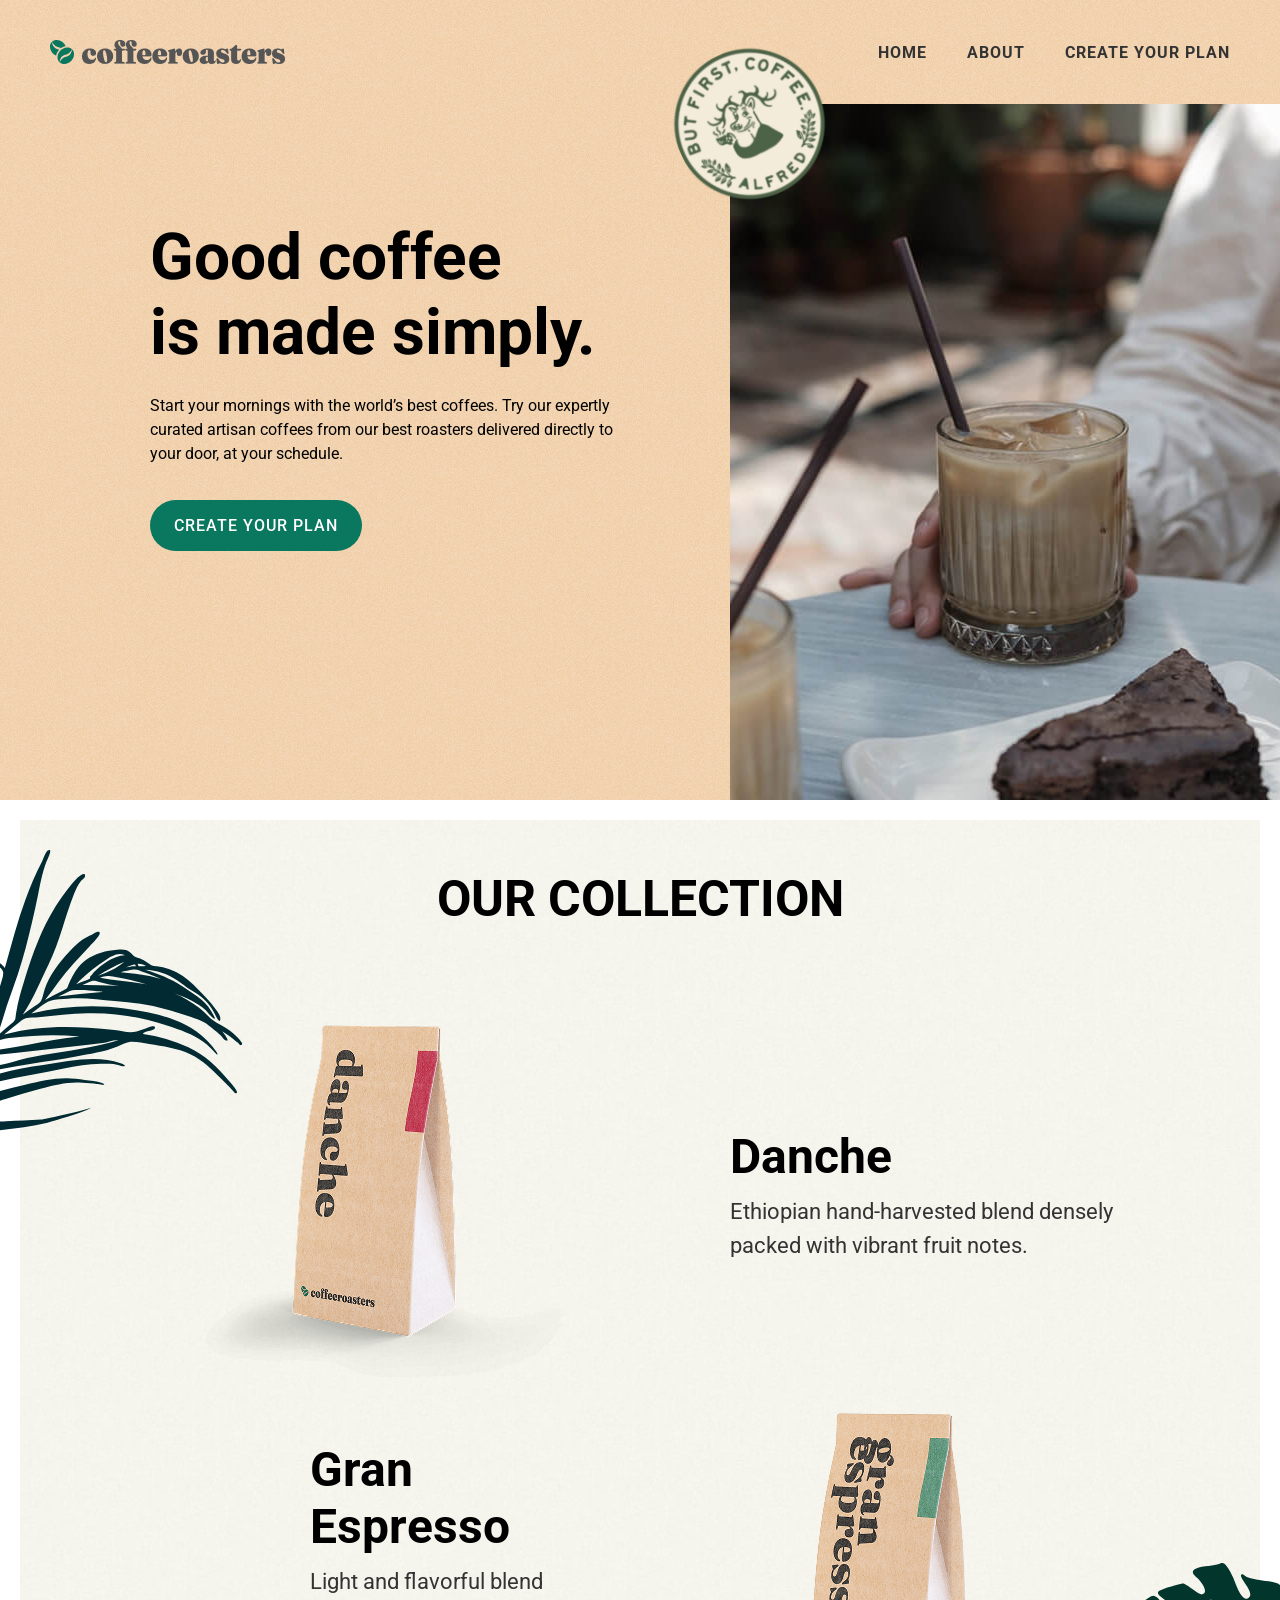
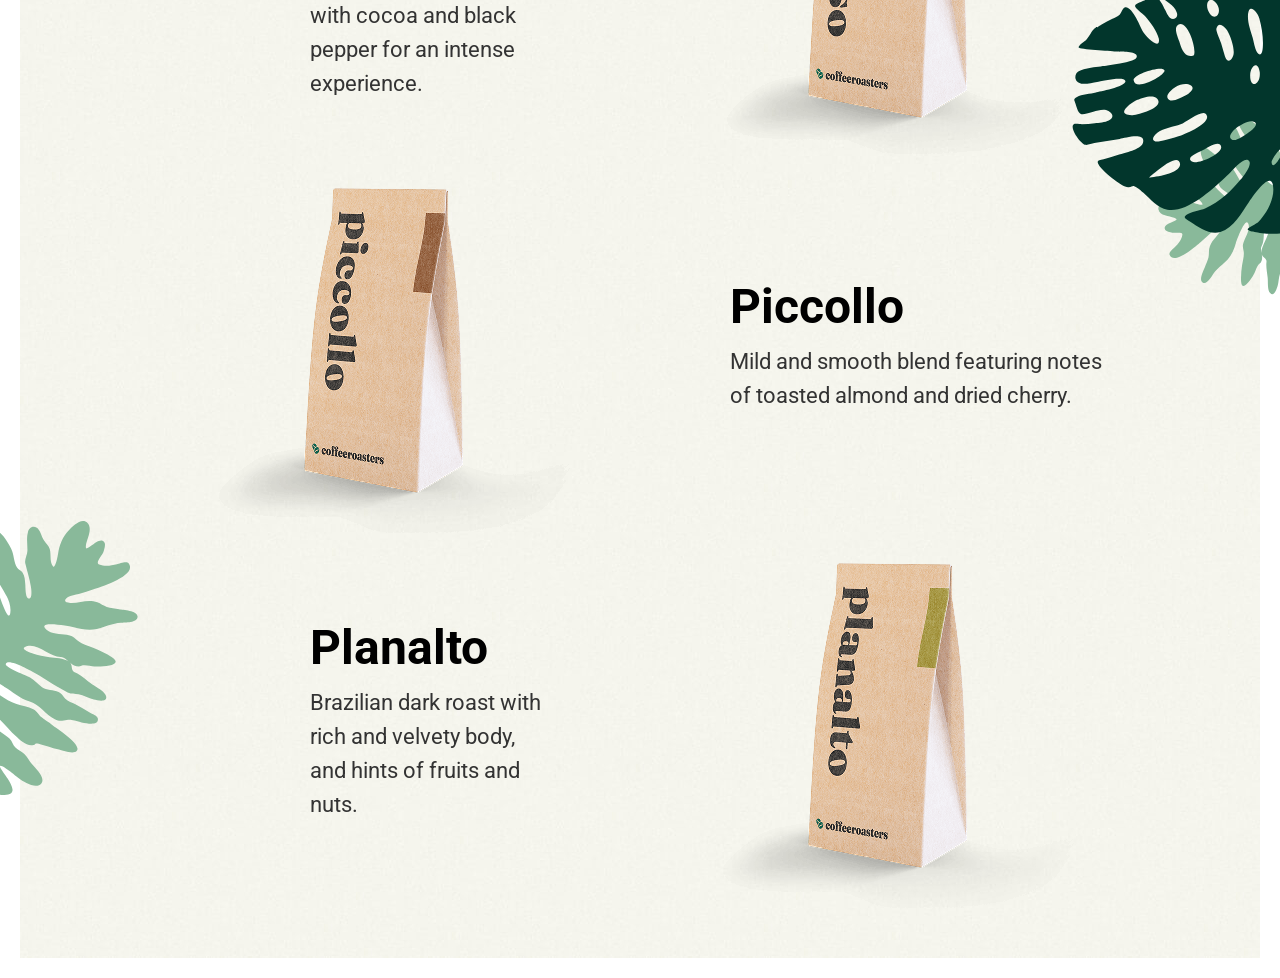
==== index.html @ 3723e58f "Decorative background images added" ====
<!DOCTYPE html>
<html lang="en">

<head>
  <meta charset="UTF-8">
  <meta http-equiv="X-UA-Compatible" content="IE=edge">
  <meta name="viewport" content="width=device-width, initial-scale=1.0">
  <title>CoffeeRoasters</title>

  <!-- Styles -->
  <link rel="stylesheet" href="css/normalize.css">
  <link rel="stylesheet" href="css/styles.css">
  <!-- Favicon -->
  <link rel="icon" href="images/favicon.png">

</head>

<body>
  <div class="site-header-hero-wrapper">
    <!-- SITE HEADER -->
    <div class="site-header">
      <div class="container site-header-container">
        <!-- LOGO -->
        <a href="index.html" class="site-header-logo-link">
          <img class="site-header-logo-img" src="images/logo.png" alt="CoffeeRoasters logo" width="235" height="24">
        </a>

        <!-- SITENAV -->
        <nav class="sitenav">
          <ul class="sitenav__list">
            <li class="sitenav__item"><a class="sitenav__link" href="#">Home</a></li>
            <li class="sitenav__item"><a class="sitenav__link" href="#">About</a></li>
            <li class="sitenav__item"><a class="sitenav__link" href="#">Create your plan</a></li>
          </ul>
        </nav>
      </div>
    </div>

    <!-- HERO -->

    <div class="hero">
      <div class="container hero-container">
        <!-- Hero info -->
        <div class="hero-info-wrapper">
          <h1 class="hero-title">
            Good coffee <br>
            is made simply.
          </h1>
          <p class="hero-text">
            Start your mornings with the world’s best coffees. Try our expertly curated artisan coffees from our best
            roasters delivered directly to your door, at your schedule.
          </p>
          <a class="button button-green" href="#">Create your plan</a>
        </div>

        <!-- Hero image -->
        <div class="hero-image">
          <img class="hero-img hero-image-index" src="images/hero-img.jpg" alt="Coffee and cake being served"
            width="710" height="696" srcset="images/hero-img.jpg 1x, images/hero-img@2x.jpg 2x">
          <img class="hero-badge" src="images/hero-badge.svg" alt="Hero badge" width="160" height="160">
        </div>
      </div>
    </div>
  </div>


  <!-- MAIN CONTENT -->
  <main class="main-content">
    <!-- INDEX COLLECTION -->
    <section class="index-collection">
      <div class="container index-collection-container">
        <img src="images/index-collection/leaves-left.svg" alt="leaves-left" class="leaves-left">
        <img src="images/index-collection/leaves-left-light.svg" alt="leaves-left-light" class="leaves-left-light">
        <img src="images/index-collection/leaves-right-mix.svg" alt="leaves-left" class="right-mix">
        <div class="index-collection-inner">
          <h2 class="index-collection-heading">OUR COLLECTION</h2>
          <ul class="index-collection-list">
            <li class="index-collection-item">
              <img class="index-collection-img" src="images/index-collection/danche.png" srcset="images/index-collection/danche.png 1x, images/index-collection/danche@2x.png 2x" alt="Danche" width="450" height="375">
              <div class="index-collection-info">
                <h3 class="index-collection-title">Danche</h3>
                <p class="index-collection-text">Ethiopian hand-harvested blend densely packed with vibrant fruit notes.
                </p>
              </div>
            </li>
            <li class="index-collection-item">
              <img class="index-collection-img" src="images/index-collection/gran_espresso.png" srcset="images/index-collection/gran_espresso.png 1x, images/index-collection/gran_espresso@2x.png 2x" alt="Gran Espresso" width="450" height="375">
              <div class="index-collection-info">
                <h3 class="index-collection-title">Gran Espresso</h3>
                <p class="index-collection-text">Light and flavorful blend with cocoa and black pepper for an intense
                  experience.</p>
              </div>
            </li>
            <li class="index-collection-item">
              <img class="index-collection-img" src="images/index-collection/piccollo.png" srcset="images/index-collection/piccollo.png 1x, images/index-collection/piccollo@2x.png 2x" alt="Piccollo" width="450" height="375">
              <div class="index-collection-info">
                <h3 class="index-collection-title">Piccollo</h3>
                <p class="index-collection-text">Mild and smooth blend featuring notes of toasted almond and dried cherry.
                </p>
              </div>
            </li>
            <li class="index-collection-item">
              <img class="index-collection-img" src="images/index-collection/planalto.png" srcset="images/index-collection/planalto.png 1x, images/index-collection/planalto@2x.png 2x" alt="Planalto" width="450" height="375">
              <div class="index-collection-info">
                <h3 class="index-collection-title">Planalto</h3>
                <p class="index-collection-text">Brazilian dark roast with rich and velvety body, and hints of fruits and
                  nuts.</p>
              </div>
            </li>
          </ul>
        </div>
      </div>
    </section>


  </main>
  <script src="js/main.js"></script>
</body>

</html>
---- css/styles.css ----
/* Fonts */
@font-face {
	font-family: "Roboto";
	src:
		url("../fonts/Roboto-Regular.woff2") format("woff2"),
		url("../fonts/Roboto-Regular.woff") format("woff");
	font-weight: normal;
	font-style: normal;
	font-display: swap;
}

@font-face {
	font-family: "Roboto";
	src:
		url("../fonts/Roboto-Bold.woff2") format("woff2"),
		url("../fonts/Roboto-Bold.woff") format("woff");
	font-weight: bold;
	font-style: normal;
	font-display: swap;
}

@font-face {
	font-family: "Roboto";
	src:
		url("../fonts/Roboto-Medium.woff2") format("woff2"),
		url("../fonts/Roboto-Medium.woff") format("woff");
	font-weight: 500;
	font-style: normal;
	font-display: swap;
}

/* CUSTOM PROPS */

:root {
	--text-color: #333;
	--accent-color: #0a775f;

	--accent-color-80: rgba(10, 119, 95, 0.8);
	--accent-color-60: rgba(10, 119, 95, 0.6);

	--accent-color-light-brown: #c99b67;
	--accent-color-light-brown-80: rgba(201, 155, 103, 80%);
	--accent-color-light-brown-60: rgba(201, 155, 103, 60%);
	--outline-color: var(--accent-color);

	--light-brown: #f3d7b7;
	--light-bg: #f8f8f2;
}

/* GLOBAL STYLES */
html {
	box-sizing: border-box;
	height: 100%;
	scroll-behavior: smooth;
}

*,
*::before,
*::after {
	box-sizing: inherit;
}

*:focus {
	outline: 2px dashed var(--outline-color);
	outline-offset: 3px;
}

body {
	display: flex;
	flex-direction: column;
	height: 100%;
	margin: 0;
	padding: 0;
	font-family: "Roboto", Arial, sans-serif;
	font-size: 16px;
	line-height: 1.75;
	background-color: #fff;
	color: var(--text-color);
}

img {
	max-width: 100%;
	height: auto;
}

/* BUTTON */

.button {
	display: inline-block;
	padding: 16px 24px;
	text-decoration: none;
	text-transform: uppercase;
	font-weight: 500;
	line-height: normal;
	letter-spacing: 1px;
	border: 0;
	border-radius: 100px;
	cursor: pointer;
	white-space: nowrap;
}

.button-green {
	color: #fff;
	background-color: var(--accent-color);
}

.button:hover {
	background-color: var(--accent-color-80);
}

.button:active {
	background-color: var(--accent-color-60);
}

.button-brown {
	color: #fff;
	background-color: var(--accent-color-light-brown);
}

.button-brown:hover {
	background-color: var(--accent-color-light-brown-80);
}

.button-brown:active {
	background-color: var(--accent-color-light-brown-60);
}

.button-brown:focus {
	outline-color: var(--accent-color-light-brown);
}

/* VISUALLY-HIDDEN */
.visually-hidden {
	clip: rect(0 0 0 0);
	clip-path: inset(50%);
	height: 1px;
	overflow: hidden;
	position: absolute;
	white-space: nowrap;
	width: 1px;
}

/* AUTOFILL COLORS
input:-webkit-autofill,
input:-webkit-autofill:hover,
input:-webkit-autofill:focus,
textarea:-webkit-autofill,
textarea:-webkit-autofill:hover,
textarea:-webkit-autofill:focus,
select:-webkit-autofill,
select:-webkit-autofill:hover,
select:-webkit-autofill:focus {
  border-color: transparent;
  -webkit-text-fill-color: inherit;
  -webkit-box-shadow: 0 0 0px 1000px #fff inset;
  transition: background-color 5000s ease-in-out 0s;
}  */

/* PLACEHOLDER COLOR
::-webkit-input-placeholder,
::-moz-placeholder,
:-ms-input-placeholder,
:-moz-placeholder {
  color: rgba(52, 49, 61, 0.5);
}  */

/* CONTAINER */

.container {
	width: 100%;
	max-width: 1440px;
	padding-left: 20px;
	padding-right: 20px;
	margin-left: auto;
	margin-right: auto;
}

/* MAIN CONTENT */
.main-content {
	flex-grow: 1;
}

/* SITE HEADER HERO WRAPPER */
.site-header-hero-wrapper {
	background-color: var(--light-brown);
	background-image: url("../images/header-light-bg.jpg");
}

/* SITE HEADER */
.site-header {
	padding: 40px 0;
}
.site-header-container {
	padding: 0 50px;
	display: flex;
	justify-content: space-between;
	align-items: center;
}

/* LOGO */
.site-header-logo-link {
	display: flex;
	align-items: center;
	text-decoration: none;
	flex-shrink: 0;
}

.site-header-logo-link:hover {
	opacity: 0.8;
}

.site-header-logo-link:active {
	opacity: 0.6;
}

.site-header-logo-img {
	width: 235px;
	height: 24px;
	object-fit: contain;
}

/* SITENAV */

.sitenav__list {
	list-style: none;
	padding: 0;
	margin: 0;
	display: flex;
}
.sitenav__item:not(:last-child) {
	margin-right: 40px;
}
.sitenav__link {
	display: block;
	text-decoration: none;
	font-style: 12px;
	font-weight: bold;
	text-transform: uppercase;
	letter-spacing: 1px;
	line-height: normal;
	color: var(--text-color);
	white-space: nowrap;
}

.sitenav__link:hover {
	color: var(--accent-color);
}

.sitenav__link:active {
	opacity: 0.6;
}

/* HERO */

.hero-container {
	display: flex;
	padding-left: 0;
	padding-right: 0;
}
.hero-info-wrapper {
	width: 100%;
	max-width: 730px;
	padding-left: 150px;
	padding-right: 116px;
	padding-top: 116px;
}
.hero-title {
	font-size: 64px;
	color: #000;
	line-height: normal;
	margin-top: 0;
	margin-bottom: 24px;
}
.hero-text {
	margin: 0;
	line-height: 24px;
	color: #000;
}

.hero-text:not(:last-child) {
	margin-bottom: 34px;
}

/* Hero images */

.hero-image {
	width: 710px;
	position: relative;
}

.hero-img {
	display: block;
	height: 710px;
	height: 596px;
	object-fit: cover;
}

.hero-badge {
	width: 200px;
	height: 200px;
	position: absolute;
	top: -80px;
	left: -80px;
	transform: rotate(-20 deg);
}

.hero-image-index {
	height: 696px;
}

/* INDEX COLLECTION */

.index-collection-container {
	/* padding-top: 20px;
	padding-bottom: 20px; */
	padding: 20px;
	position: relative;
	overflow: hidden;
}
.index-collection-inner {
	background-color: var(--light-bg);
	background-image: url("../images/index-collection/index-collection-bg.jpg");
	padding: 50px 143px;
}

.leaves-left {
	position: absolute;
	top: 50px;
	left: -10%;
}
.leaves-left-light {
	position: absolute;
	bottom: 170px;
	left: -175px;
}
.right-mix {
	position: absolute;
	right: -300px;
	top: 685px;
}

.index-collection-heading {
	margin-top: 0;
	margin-bottom: 80px;
	text-align: center;
	font-size: 50px;
	line-height: normal;
	color: #000;
}
.index-collection-list {
	list-style: none;
	margin: 0;
	padding: 0;
}
.index-collection-item {
	display: flex;
	justify-content: space-between;
	align-items: center;
	gap: 117px;
}
.index-collection-item:nth-child(even) {
	flex-direction: row-reverse;
}
.index-collection-img {
	width: 450px;
	height: 375px;
	object-fit: cover;
	flex-shrink: 0;
}

.index-collection-info {
}

.index-collection-item:nth-child(even) .index-collection-info {
	padding-left: 147px;
}

.index-collection-title {
	font-size: 48px;
	font-style: 500px;
	line-height: normal;
	margin-top: 0;
	margin-bottom: 10px;
	color: #000;
}

.index-collection-text {
	margin: 0;
	font-size: 22px;
	line-height: 34px;
}

.index-collection-text:not(:last-child) {
	margin-bottom: 12px;
}

/* RETINA BACKGROUNDS */
@media only screen and (-webkit-min-device-pixel-ratio: 2),
	only screen and (min--moz-device-pixel-ratio: 2),
	only screen and (-o-min-device-pixel-ratio: 2/1),
	only screen and (min-device-pixel-ratio: 2),
	only screen and (min-resolution: 192dpi),
	only screen and (min-resolution: 2dppx) {
	.site-header-hero-wrapper {
		background-image: url("../images/header-light-bg@2x.jpg");
	}

	.index-collection-inner {
		background-image: url("../images/index-collection/index-collection-bg@2x.jpg");
	}
}
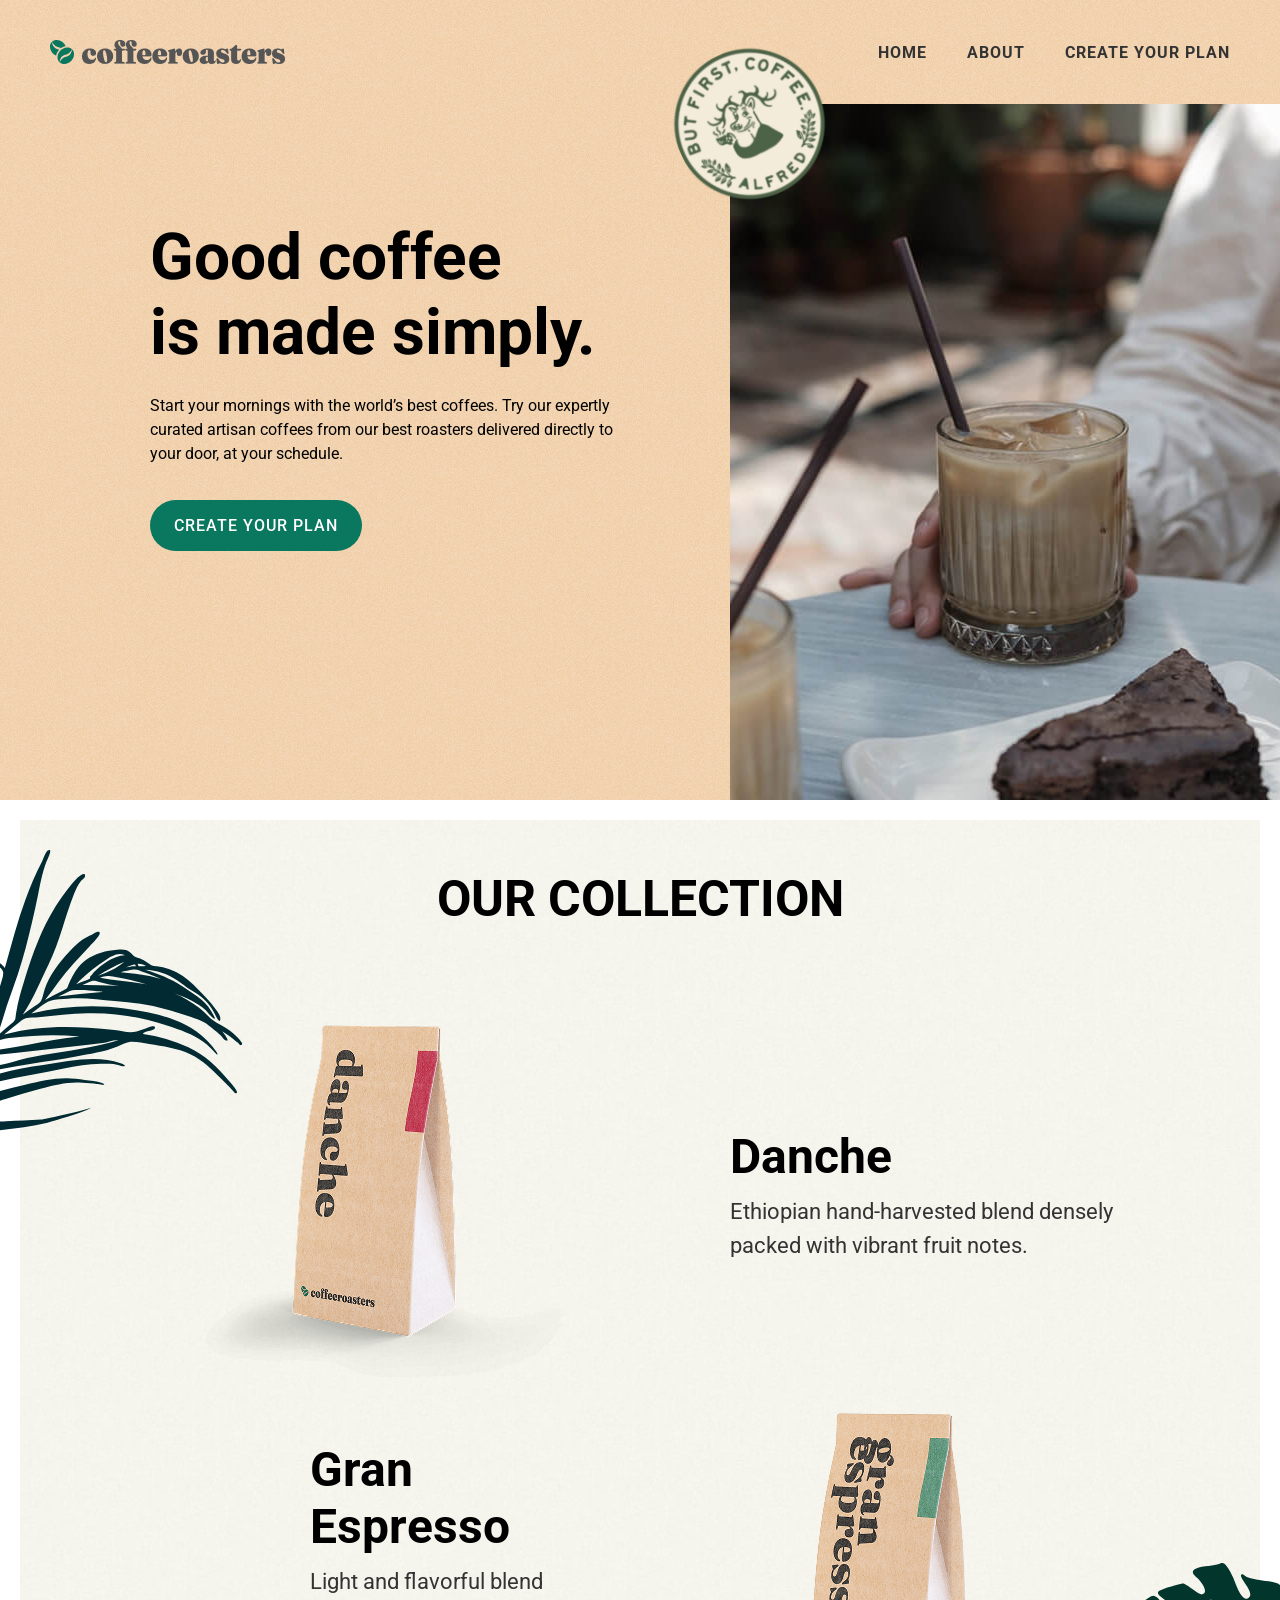
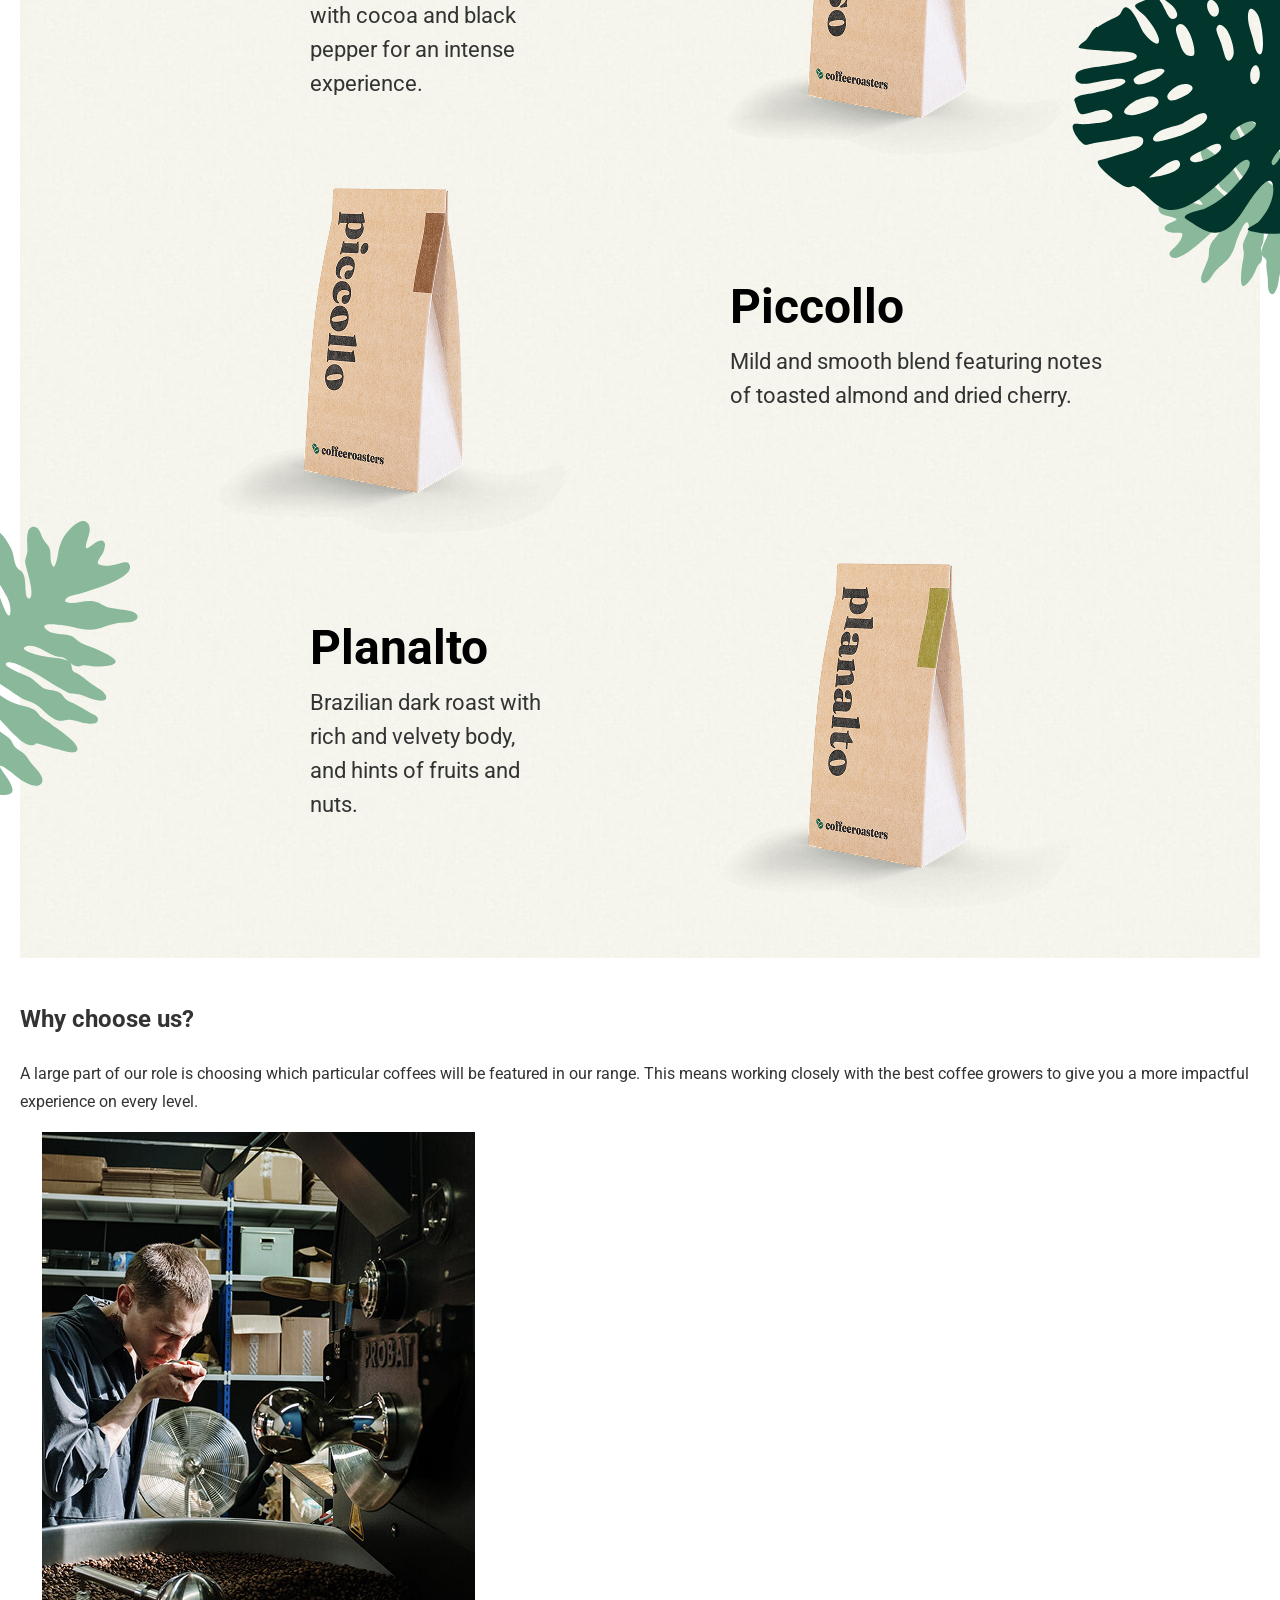
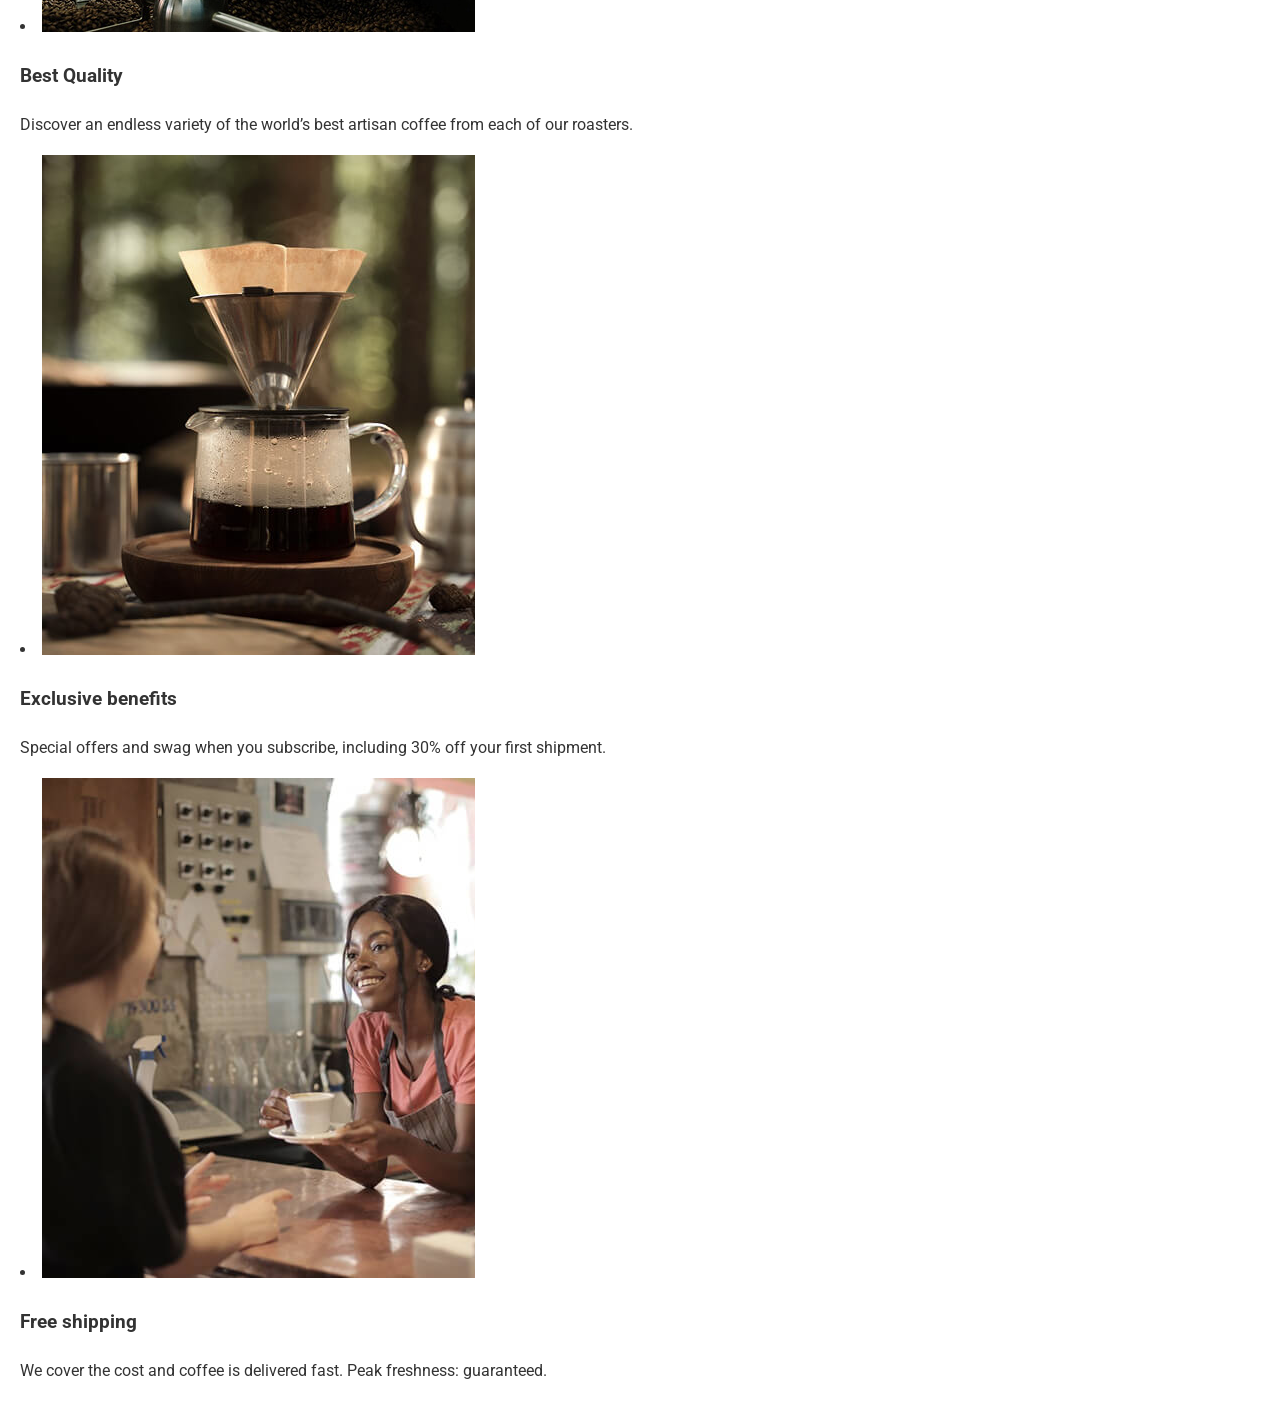
==== commit 6f090831: "Add why-choose us section elements" ====
--- a/index.html
+++ b/index.html
@@ -76,7 +76,9 @@
           <h2 class="index-collection-heading">OUR COLLECTION</h2>
           <ul class="index-collection-list">
             <li class="index-collection-item">
-              <img class="index-collection-img" src="images/index-collection/danche.png" srcset="images/index-collection/danche.png 1x, images/index-collection/danche@2x.png 2x" alt="Danche" width="450" height="375">
+              <img class="index-collection-img" src="images/index-collection/danche.png"
+                srcset="images/index-collection/danche.png 1x, images/index-collection/danche@2x.png 2x" alt="Danche"
+                width="450" height="375">
               <div class="index-collection-info">
                 <h3 class="index-collection-title">Danche</h3>
                 <p class="index-collection-text">Ethiopian hand-harvested blend densely packed with vibrant fruit notes.
@@ -84,7 +86,9 @@
               </div>
             </li>
             <li class="index-collection-item">
-              <img class="index-collection-img" src="images/index-collection/gran_espresso.png" srcset="images/index-collection/gran_espresso.png 1x, images/index-collection/gran_espresso@2x.png 2x" alt="Gran Espresso" width="450" height="375">
+              <img class="index-collection-img" src="images/index-collection/gran_espresso.png"
+                srcset="images/index-collection/gran_espresso.png 1x, images/index-collection/gran_espresso@2x.png 2x"
+                alt="Gran Espresso" width="450" height="375">
               <div class="index-collection-info">
                 <h3 class="index-collection-title">Gran Espresso</h3>
                 <p class="index-collection-text">Light and flavorful blend with cocoa and black pepper for an intense
@@ -92,18 +96,24 @@
               </div>
             </li>
             <li class="index-collection-item">
-              <img class="index-collection-img" src="images/index-collection/piccollo.png" srcset="images/index-collection/piccollo.png 1x, images/index-collection/piccollo@2x.png 2x" alt="Piccollo" width="450" height="375">
+              <img class="index-collection-img" src="images/index-collection/piccollo.png"
+                srcset="images/index-collection/piccollo.png 1x, images/index-collection/piccollo@2x.png 2x"
+                alt="Piccollo" width="450" height="375">
               <div class="index-collection-info">
                 <h3 class="index-collection-title">Piccollo</h3>
-                <p class="index-collection-text">Mild and smooth blend featuring notes of toasted almond and dried cherry.
+                <p class="index-collection-text">Mild and smooth blend featuring notes of toasted almond and dried
+                  cherry.
                 </p>
               </div>
             </li>
             <li class="index-collection-item">
-              <img class="index-collection-img" src="images/index-collection/planalto.png" srcset="images/index-collection/planalto.png 1x, images/index-collection/planalto@2x.png 2x" alt="Planalto" width="450" height="375">
+              <img class="index-collection-img" src="images/index-collection/planalto.png"
+                srcset="images/index-collection/planalto.png 1x, images/index-collection/planalto@2x.png 2x"
+                alt="Planalto" width="450" height="375">
               <div class="index-collection-info">
                 <h3 class="index-collection-title">Planalto</h3>
-                <p class="index-collection-text">Brazilian dark roast with rich and velvety body, and hints of fruits and
+                <p class="index-collection-text">Brazilian dark roast with rich and velvety body, and hints of fruits
+                  and
                   nuts.</p>
               </div>
             </li>
@@ -112,6 +122,60 @@
       </div>
     </section>
 
+    <!-- WHY CHOOSE US -->
+    <section class="why-choose-us">
+      <div class="container">
+        <div class="why-choose-us-inner">
+          <h2 class="why-choose-us-heading">
+            Why choose us?
+          </h2>
+          <p class="why-choose-us-text">
+            A large part of our role is choosing which particular coffees will be featured
+            in our range. This means working closely with the best coffee growers to give
+            you a more impactful experience on every level.
+          </p>
+          <div class="why-choose-us-list">
+
+            <li class="why-choose-us-item">
+              <img class="why-choose-us-item-img" src="images/why-choose-us/best-quality.jpg" alt="Best Quality"
+                width="433" height="500"
+                srcset="images/why-choose-us/best-quality.jpg 1x, images/why-choose-us/best-quality@2x.jpg 2x">
+              <div class="why-choose-us-item-info item-info">
+                <h3 class="item-info-title">Best Quality</h3>
+                <p class="item info-text">Discover an endless variety of the world’s best artisan coffee from each of
+                  our roasters.
+                </p>
+              </div>
+            </li>
+
+            <li class="why-choose-us-item">
+              <img class="why-choose-us-item-img" src="images/why-choose-us/benefits.jpg" alt="Exclusive benefits"
+                width="433" height="500"
+                srcset="images/why-choose-us/benefits.jpg 1x, images/why-choose-us/benefits@2x.jpg 2x">
+              <div class="why-choose-us-item-info item-info">
+                <h3 class="item-info-title">Exclusive benefits</h3>
+                <p class="item info-text">Special offers and swag when you subscribe, including 30% off your first
+                  shipment.
+                </p>
+              </div>
+            </li>
+
+            <li class="why-choose-us-item">
+              <img class="why-choose-us-item-img" src="images/why-choose-us/free-shipping.jpg" alt="Free shipping"
+                width="433" height="500"
+                srcset="images/why-choose-us/free-shipping.jpg 1x, images/why-choose-us/free-shipping@2x.jpg 2x">
+              <div class="why-choose-us-item-info item-info">
+                <h3 class="item-info-title">Free shipping</h3>
+                <p class="item info-text">We cover the cost and coffee is delivered fast. Peak freshness: guaranteed.
+                </p>
+              </div>
+            </li>
+
+          </div>
+        </div>
+
+      </div>
+    </section>
 
   </main>
   <script src="js/main.js"></script>
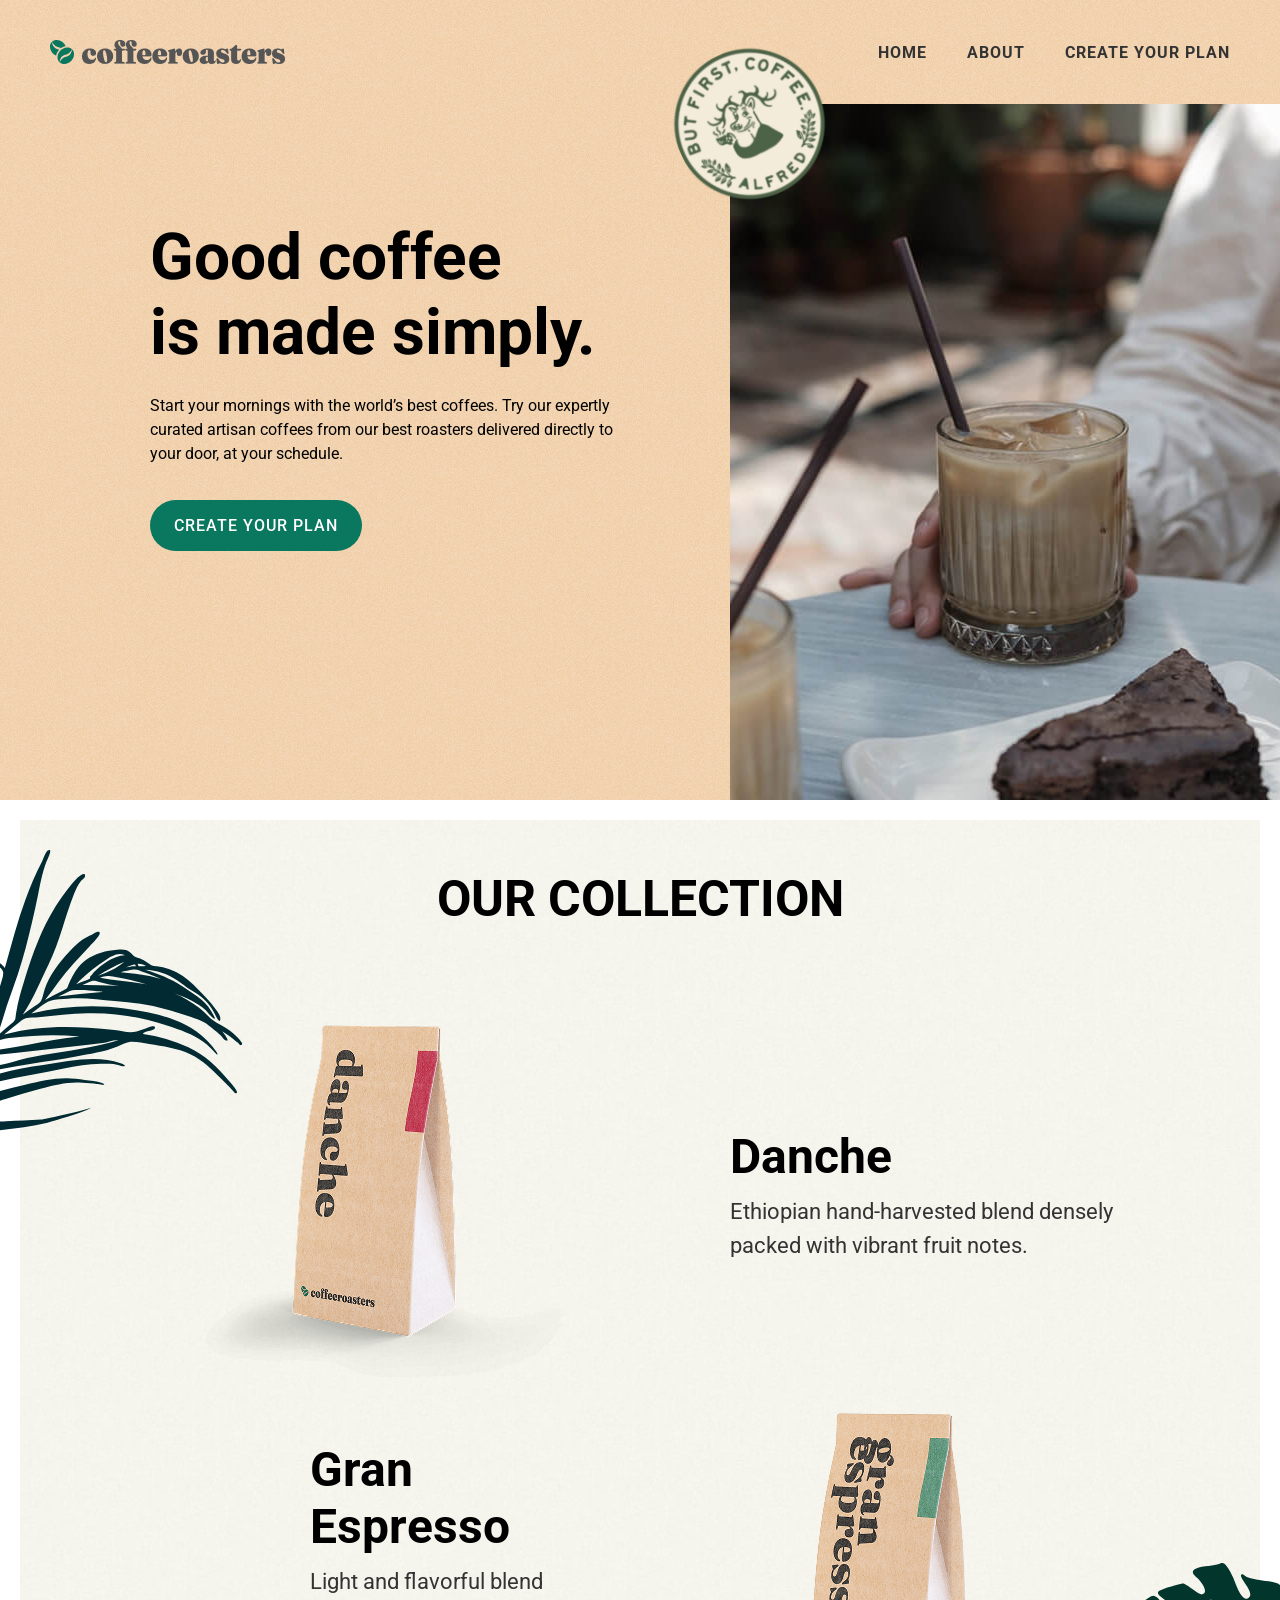
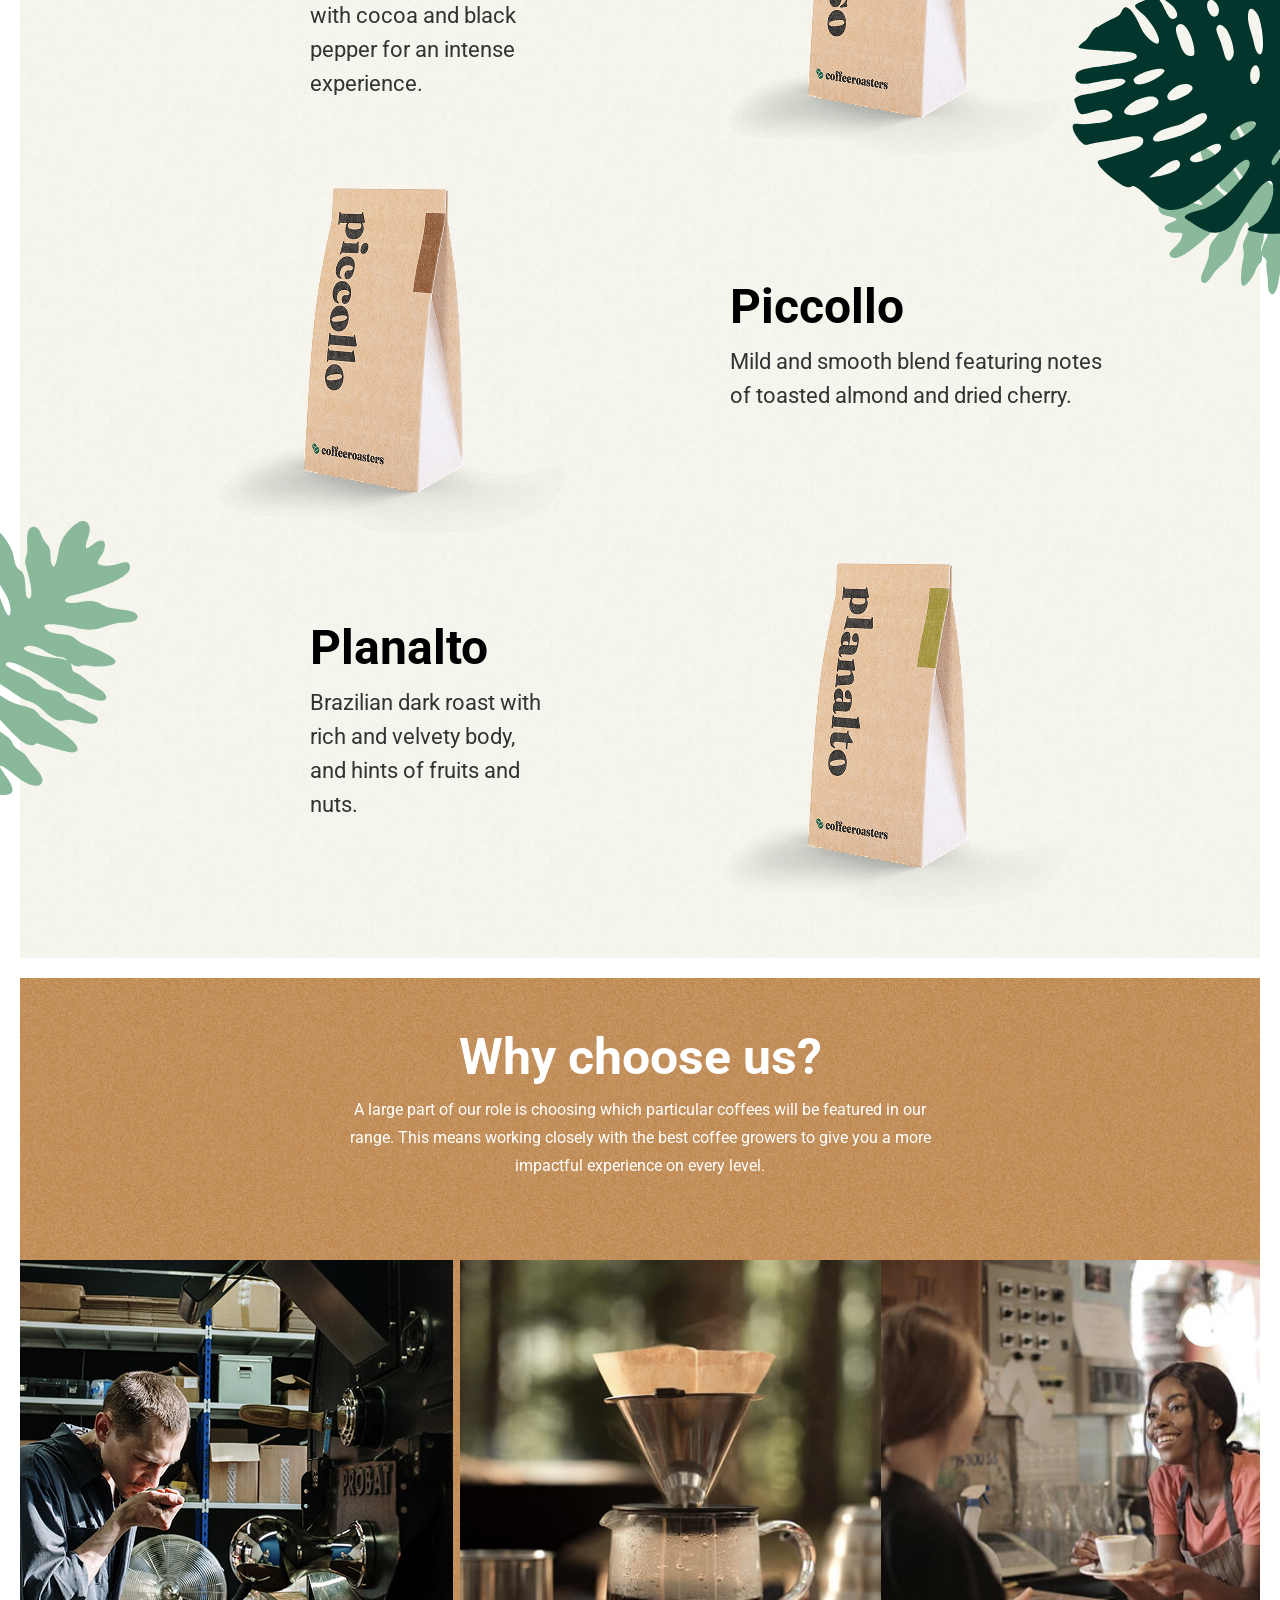
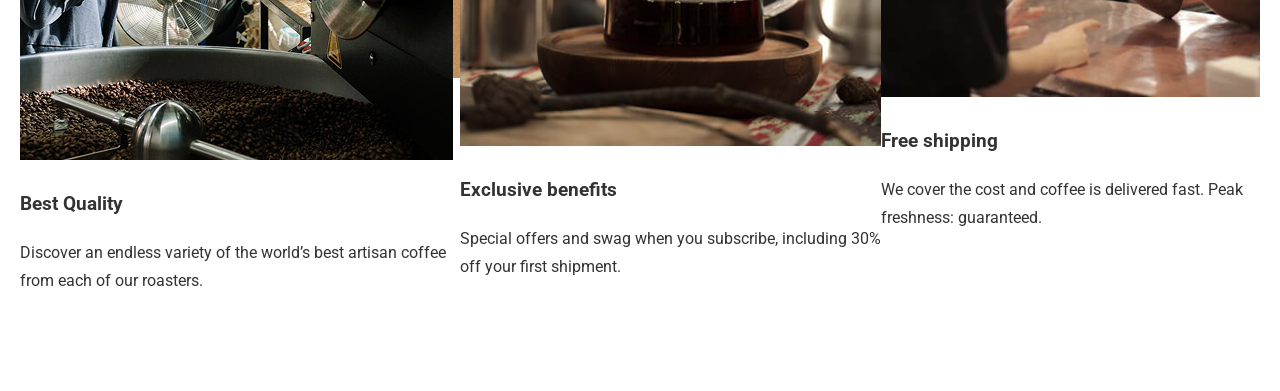
==== commit 8a4de16f: "Add why choose us styles" ====
--- a/index.html
+++ b/index.html
@@ -126,14 +126,16 @@
     <section class="why-choose-us">
       <div class="container">
         <div class="why-choose-us-inner">
-          <h2 class="why-choose-us-heading">
-            Why choose us?
-          </h2>
-          <p class="why-choose-us-text">
-            A large part of our role is choosing which particular coffees will be featured
-            in our range. This means working closely with the best coffee growers to give
-            you a more impactful experience on every level.
-          </p>
+          <div class="why-choose-us-info">
+            <h2 class="why-choose-us-heading">
+              Why choose us?
+            </h2>
+            <p class="why-choose-us-text">
+              A large part of our role is choosing which particular coffees will be featured
+              in our range. This means working closely with the best coffee growers to give
+              you a more impactful experience on every level.
+            </p>
+          </div>
           <div class="why-choose-us-list">
 
             <li class="why-choose-us-item">
--- a/css/styles.css
+++ b/css/styles.css
@@ -394,6 +394,60 @@
 	margin-bottom: 12px;
 }
 
+/* WHY CHOOSE US */
+
+.why-choose-us {
+}
+
+.why-choose-us-inner {
+	padding-top: 50px;
+	padding-bottom: 80px;
+	display: flex;
+	flex-direction: column;
+	align-items: center;
+	gap: 80px;
+	background-image: url("../images/why-choose-us/why-choose-us-bg.jpg");
+	background-repeat: no-repeat;
+	background-size: 100% 700px;
+}
+.why-choose-us-info {
+	width: 581px;
+	color: #fff;
+}
+.why-choose-us-heading {
+	margin-top: 0;
+	margin-bottom: 10px;
+	font-size: 50px;
+	line-height: normal;
+	text-align: center;
+}
+.why-choose-us-text {
+	text-align: center;
+	line-height: 28px;
+	margin: 0;
+}
+.why-choose-us-list {
+	list-style: none;
+	margin: 0;
+	padding: 0;
+	display: flex;
+}
+
+.why-choose-us-item {
+}
+.why-choose-us-item-img {
+}
+.why-choose-us-item-info {
+}
+.item-info {
+}
+.item-info-title {
+}
+.item {
+}
+.info-text {
+}
+
 /* RETINA BACKGROUNDS */
 @media only screen and (-webkit-min-device-pixel-ratio: 2),
 	only screen and (min--moz-device-pixel-ratio: 2),
@@ -408,4 +462,8 @@
 	.index-collection-inner {
 		background-image: url("../images/index-collection/index-collection-bg@2x.jpg");
 	}
-}
+
+	.why-choose-us-inner {
+		background-image: url("../images/why-choose-us/why-choose-us-bg@2x.jpg");
+	}
+}
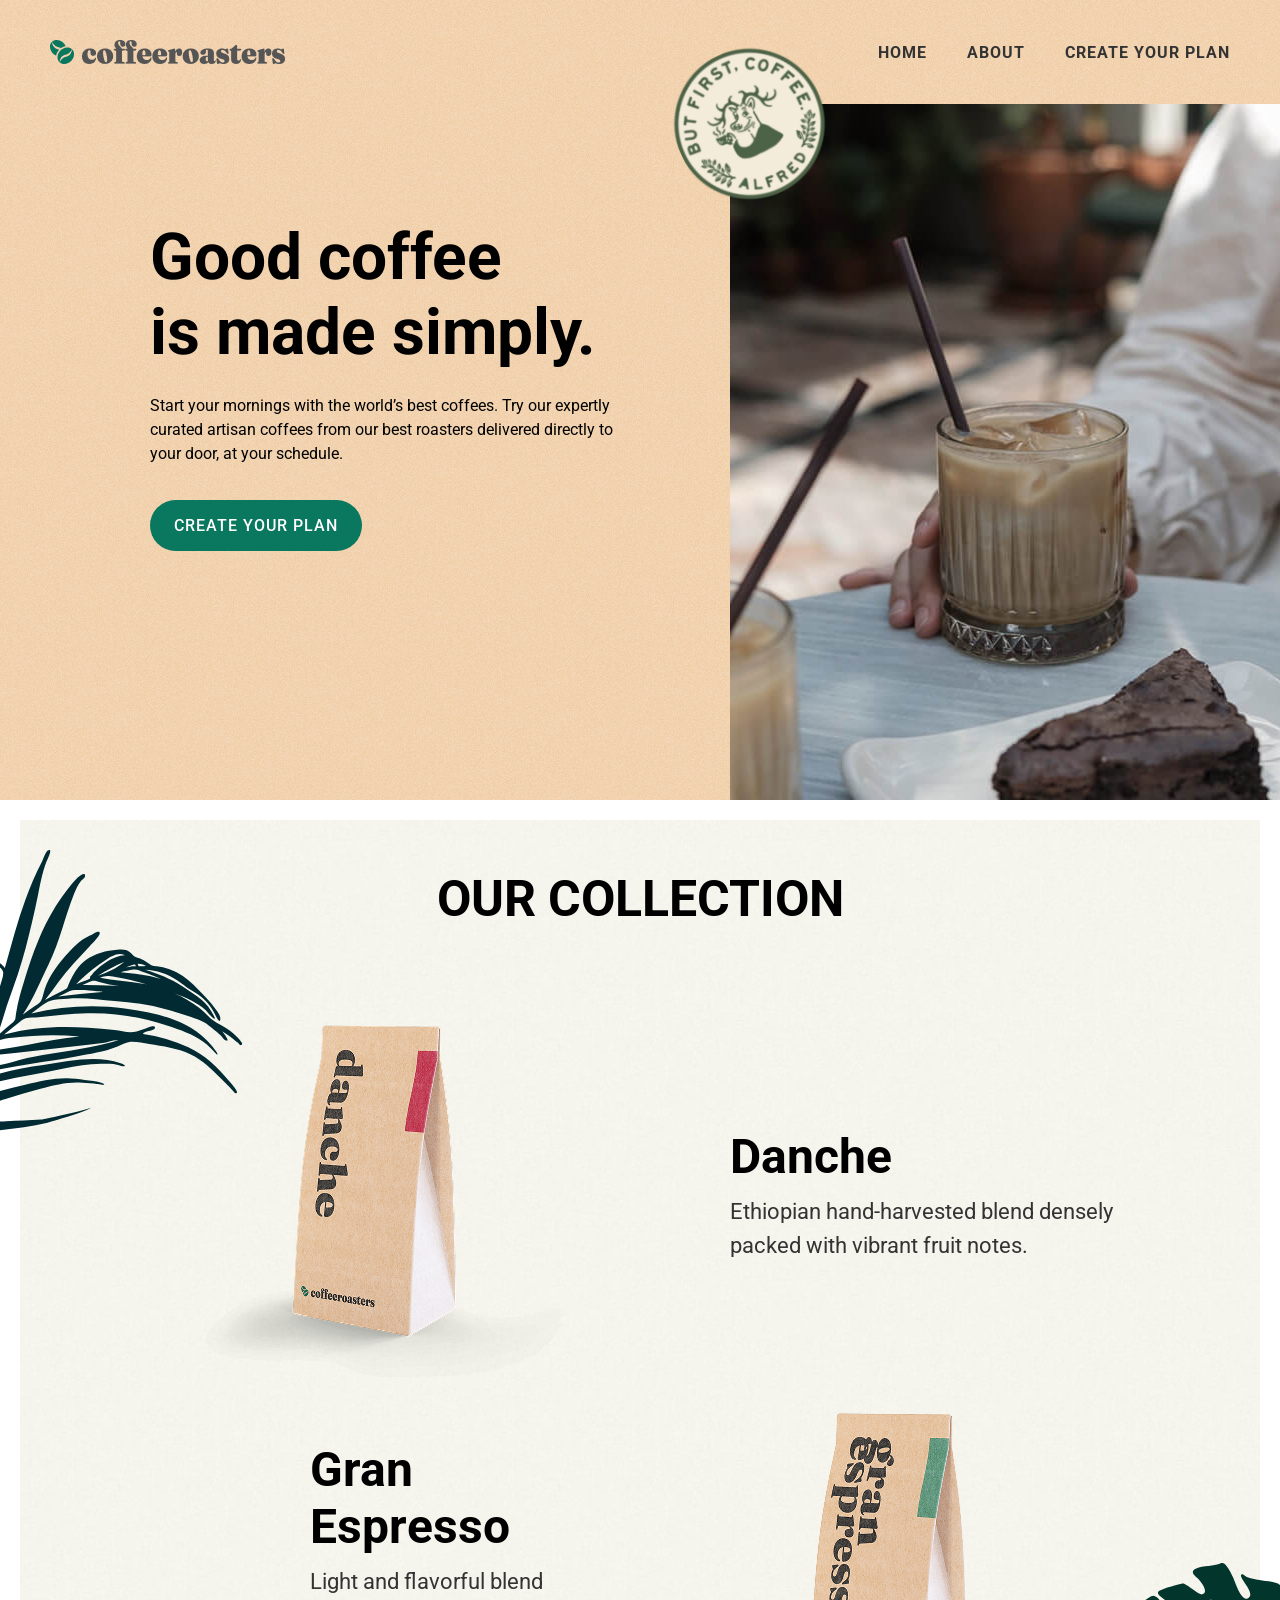
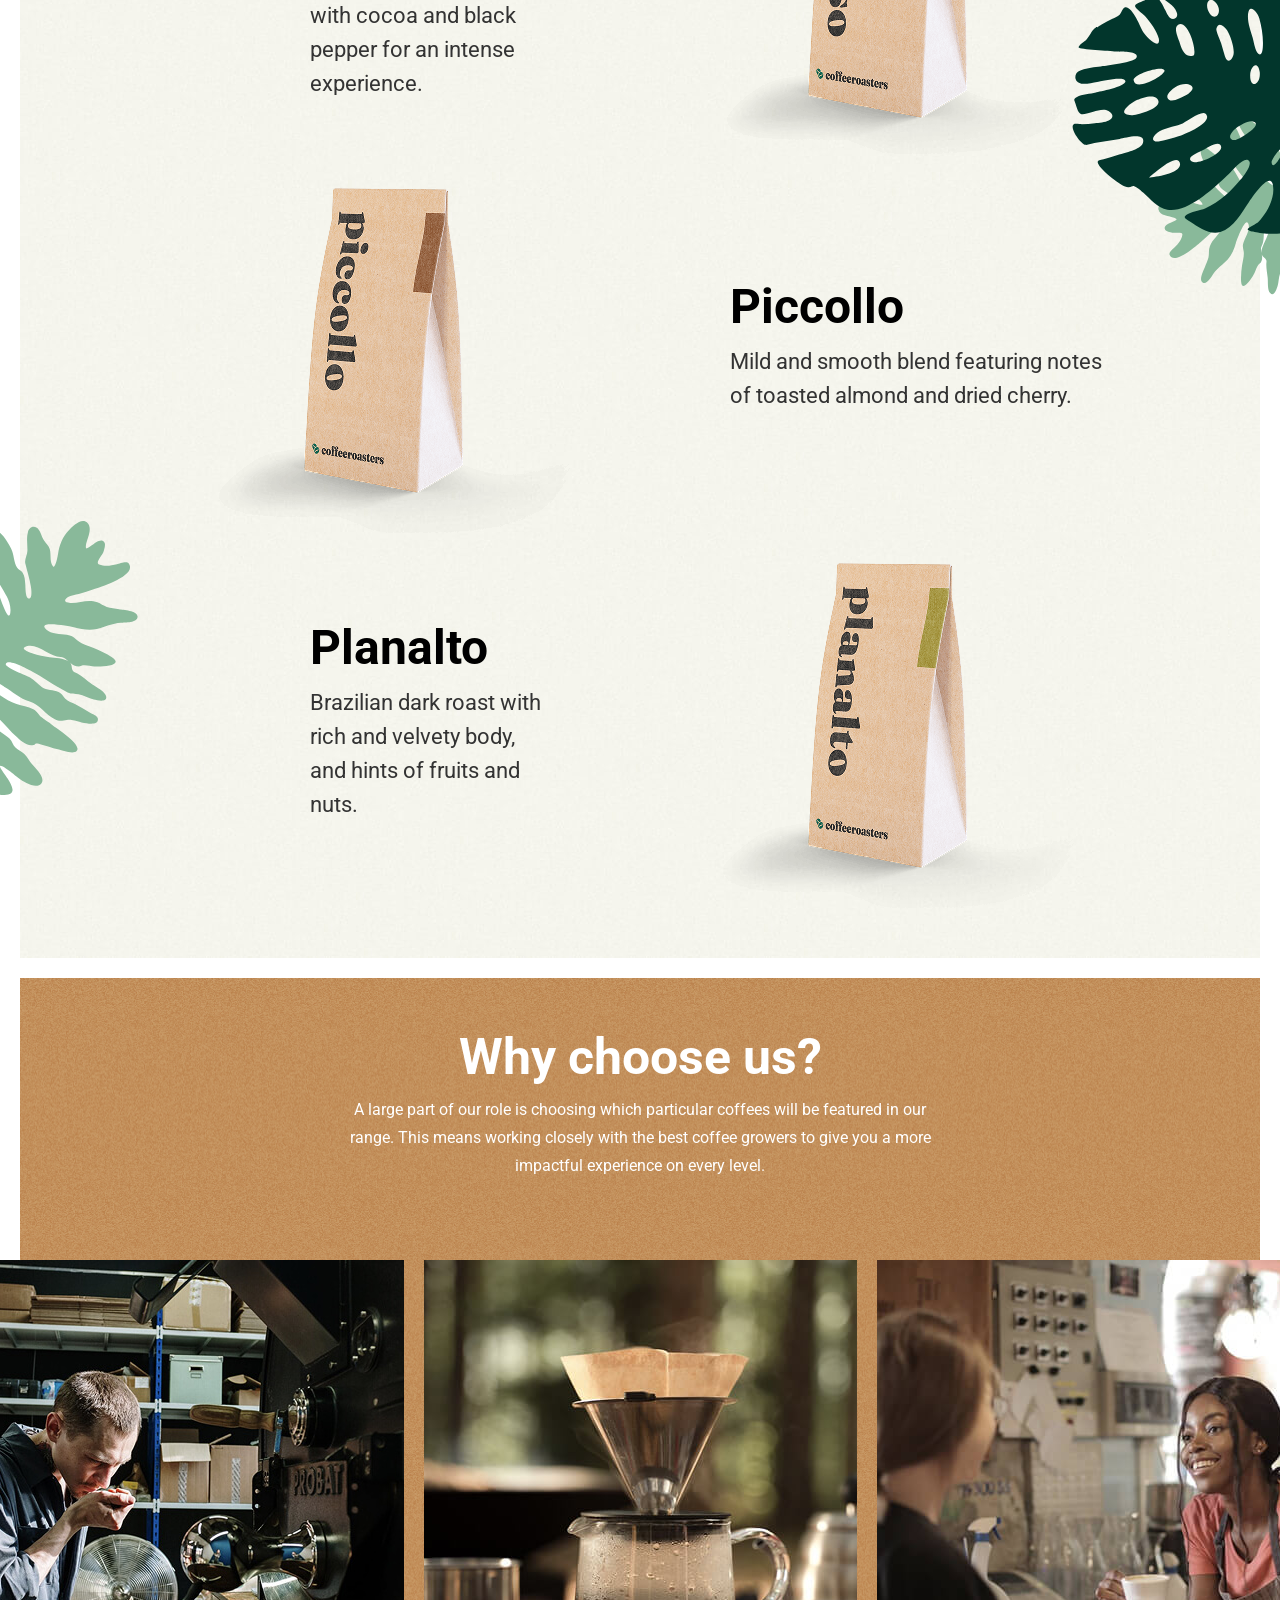
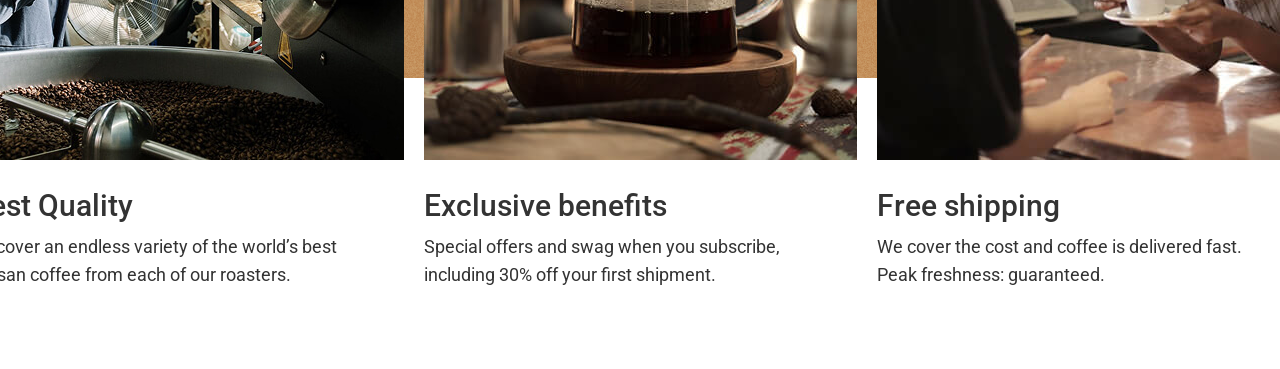
==== commit 892770e5: "Add why-choose-us styles" ====
--- a/index.html
+++ b/index.html
@@ -144,7 +144,7 @@
                 srcset="images/why-choose-us/best-quality.jpg 1x, images/why-choose-us/best-quality@2x.jpg 2x">
               <div class="why-choose-us-item-info item-info">
                 <h3 class="item-info-title">Best Quality</h3>
-                <p class="item info-text">Discover an endless variety of the world’s best artisan coffee from each of
+                <p class="item-info-text">Discover an endless variety of the world’s best artisan coffee from each of
                   our roasters.
                 </p>
               </div>
@@ -156,7 +156,7 @@
                 srcset="images/why-choose-us/benefits.jpg 1x, images/why-choose-us/benefits@2x.jpg 2x">
               <div class="why-choose-us-item-info item-info">
                 <h3 class="item-info-title">Exclusive benefits</h3>
-                <p class="item info-text">Special offers and swag when you subscribe, including 30% off your first
+                <p class="item-info-text">Special offers and swag when you subscribe, including 30% off your first
                   shipment.
                 </p>
               </div>
@@ -168,7 +168,7 @@
                 srcset="images/why-choose-us/free-shipping.jpg 1x, images/why-choose-us/free-shipping@2x.jpg 2x">
               <div class="why-choose-us-item-info item-info">
                 <h3 class="item-info-title">Free shipping</h3>
-                <p class="item info-text">We cover the cost and coffee is delivered fast. Peak freshness: guaranteed.
+                <p class="item-info-text">We cover the cost and coffee is delivered fast. Peak freshness: guaranteed.
                 </p>
               </div>
             </li>
--- a/css/styles.css
+++ b/css/styles.css
@@ -431,22 +431,34 @@
 	margin: 0;
 	padding: 0;
 	display: flex;
+	gap: 20px;
 }
 
 .why-choose-us-item {
+	width: 433px;
 }
 .why-choose-us-item-img {
-}
-.why-choose-us-item-info {
-}
-.item-info {
-}
+	display: block;
+	width: 433px;
+	height: 500px;
+	object-fit: cover;
+	margin-bottom: 28px;
+}
+
 .item-info-title {
-}
-.item {
-}
-.info-text {
-}
+	font-size: 30px;
+	font-weight: 500;
+	line-height: normal;
+	margin-top: 0;
+	margin-bottom: 10px;
+}
+.item-info-text {
+	font-size: 18px;
+	line-height: 28px;
+	margin: 0;
+	padding-right: 56px;
+}
+
 
 /* RETINA BACKGROUNDS */
 @media only screen and (-webkit-min-device-pixel-ratio: 2),
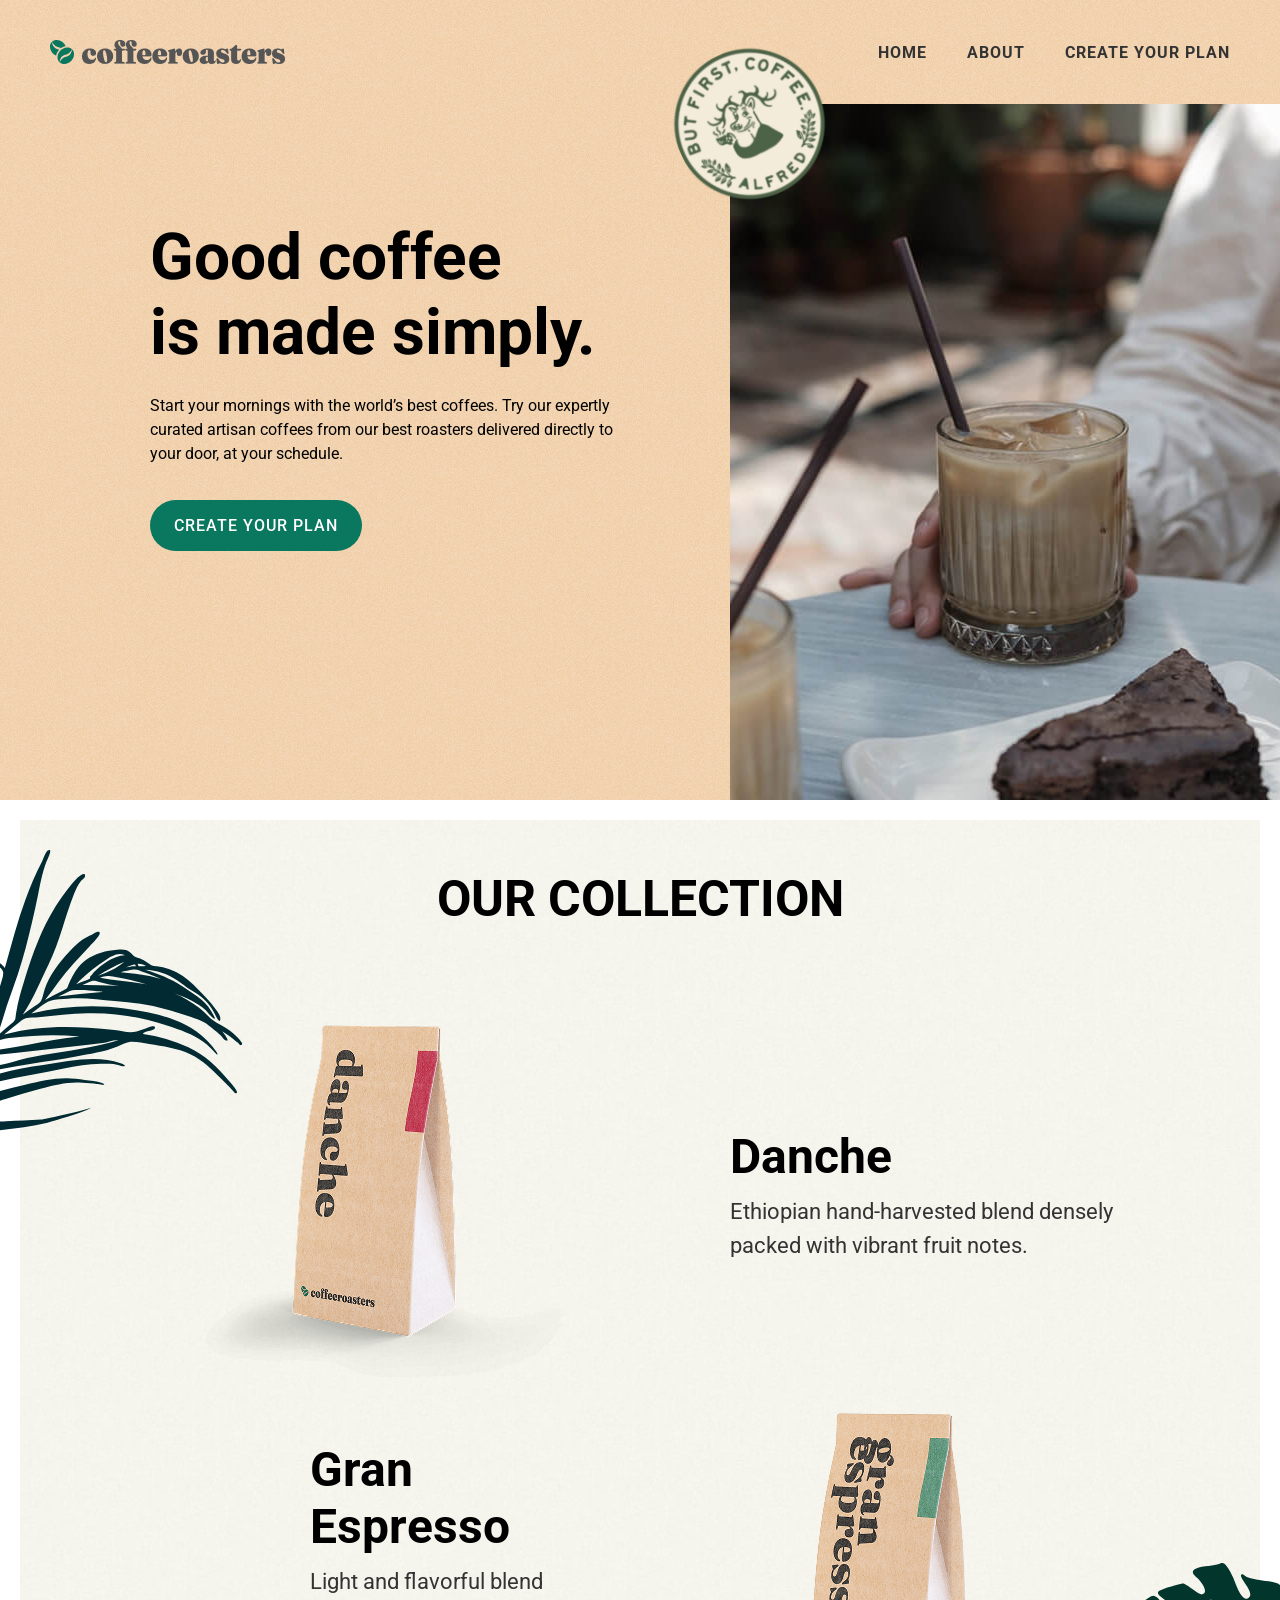
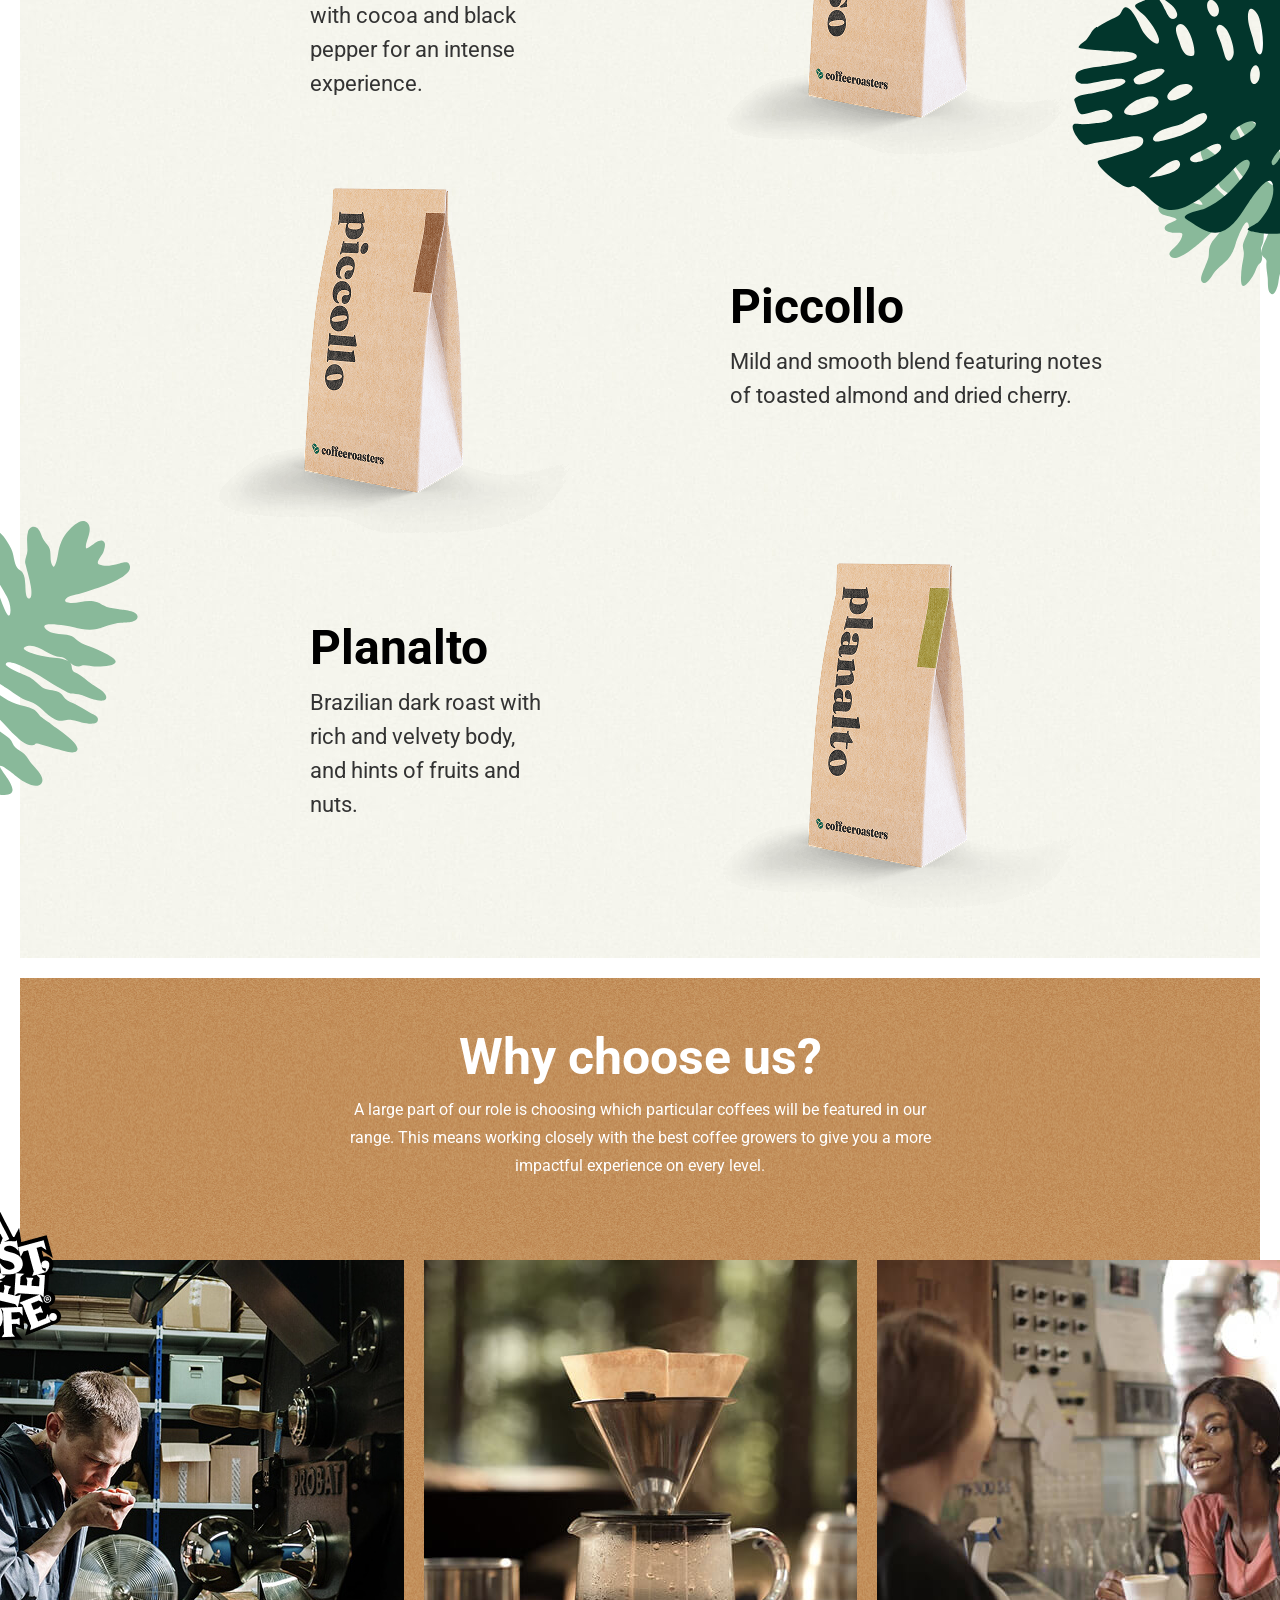
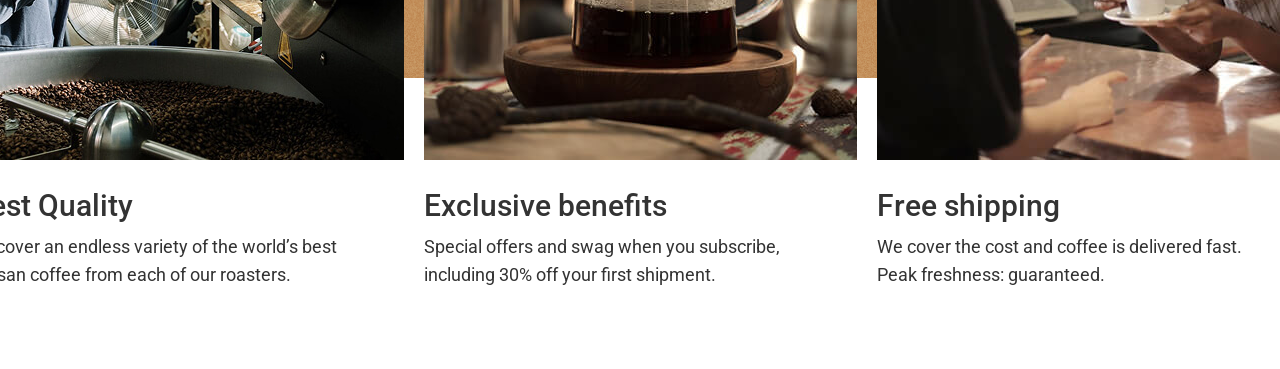
==== commit db5478a8: "Add why choose us badge" ====
--- a/index.html
+++ b/index.html
@@ -139,6 +139,7 @@
           <div class="why-choose-us-list">
 
             <li class="why-choose-us-item">
+              <img src="images/why-choose-us/why-choose-us-badge.png" alt="#" class="why-choose-us-item-badge" width="140" height="144">
               <img class="why-choose-us-item-img" src="images/why-choose-us/best-quality.jpg" alt="Best Quality"
                 width="433" height="500"
                 srcset="images/why-choose-us/best-quality.jpg 1x, images/why-choose-us/best-quality@2x.jpg 2x">
--- a/css/styles.css
+++ b/css/styles.css
@@ -436,6 +436,13 @@
 
 .why-choose-us-item {
 	width: 433px;
+	position: relative;
+}
+.why-choose-us-item-badge {
+	position: absolute;
+	top: -50px;
+	left: -50px;
+
 }
 .why-choose-us-item-img {
 	display: block;
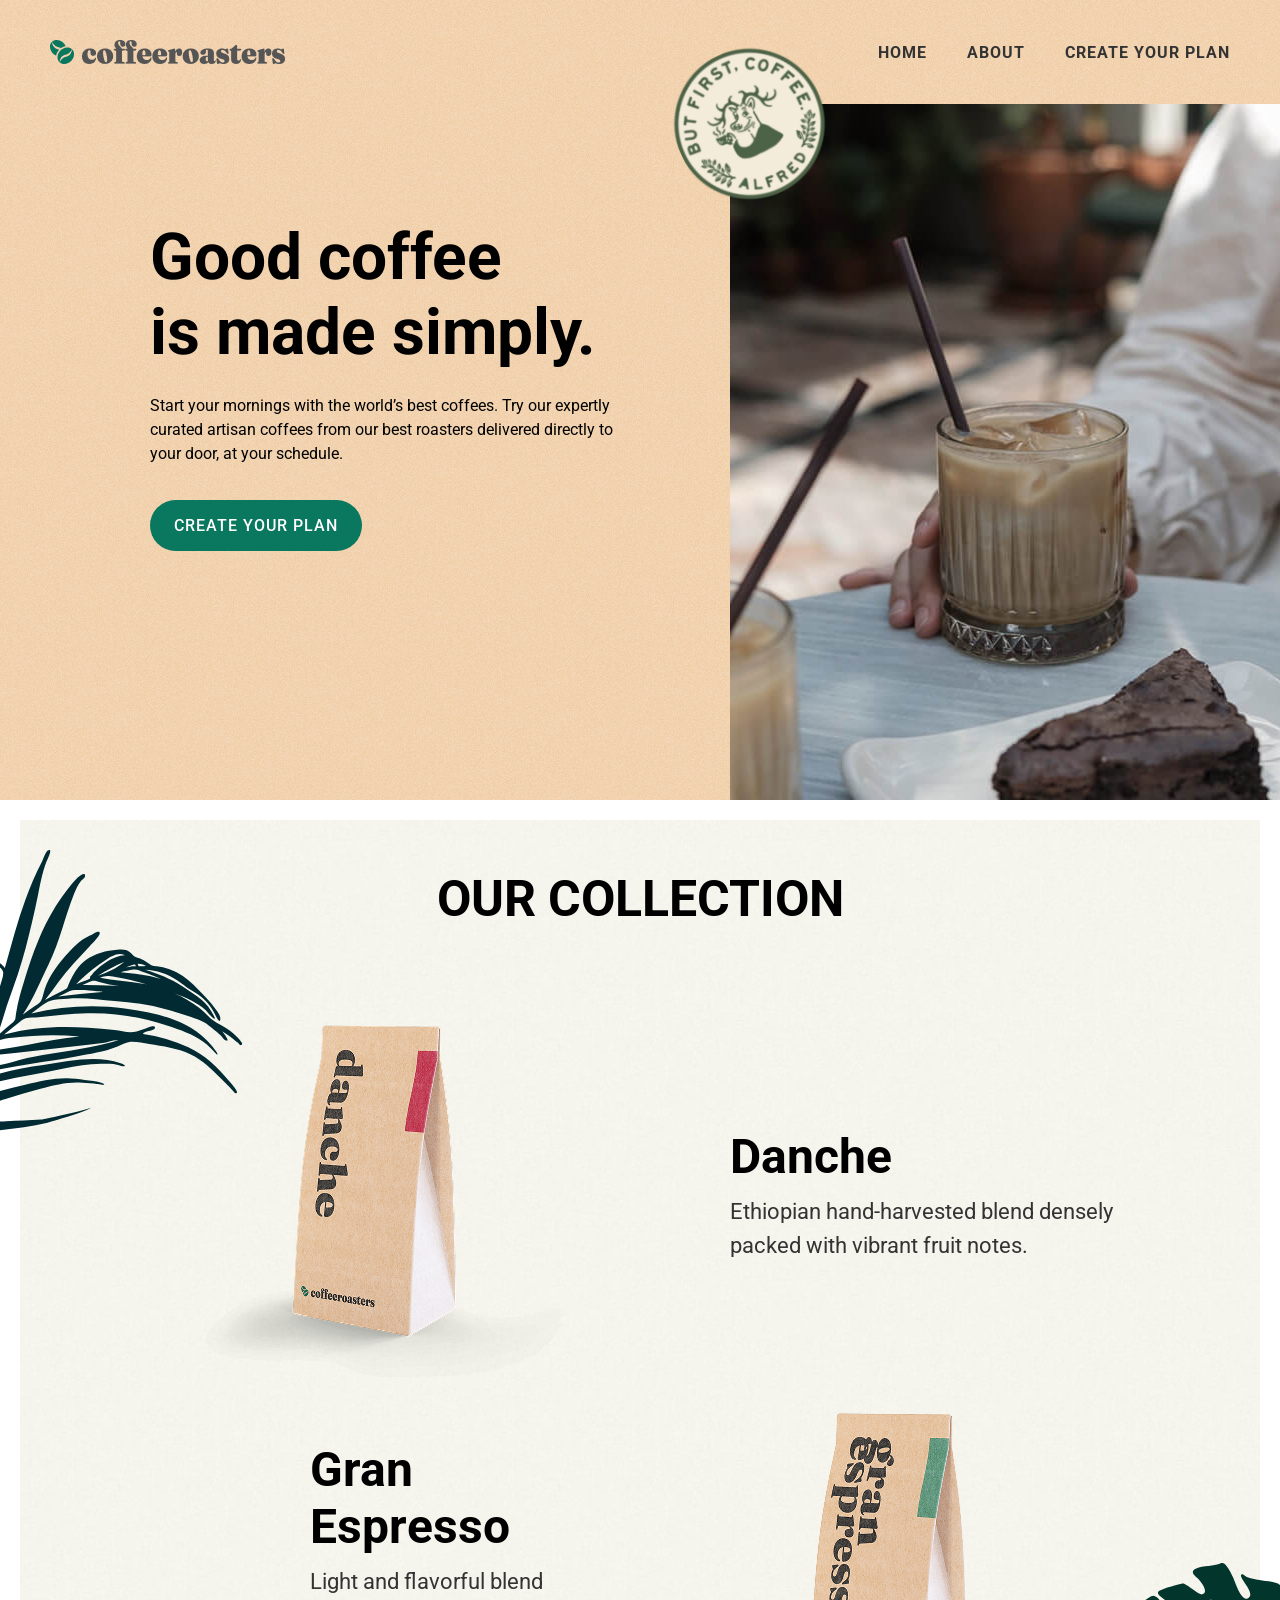
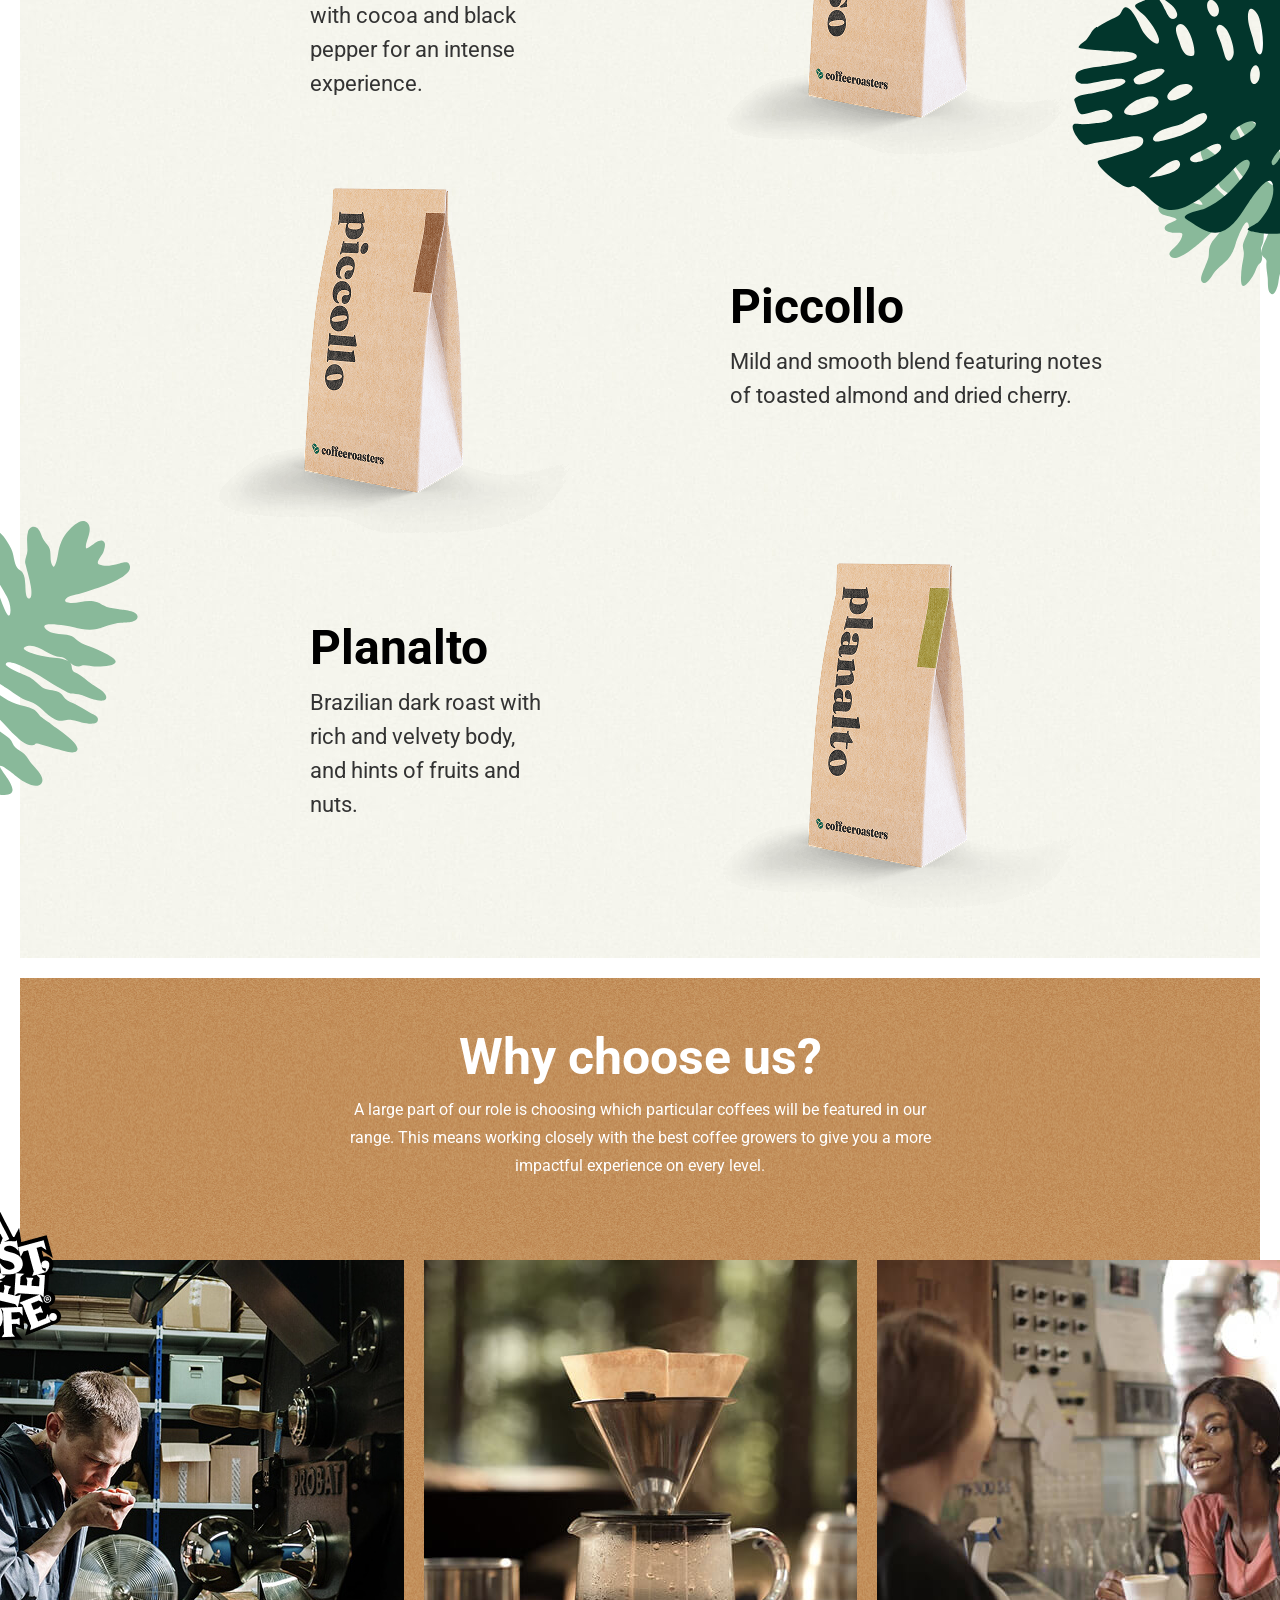
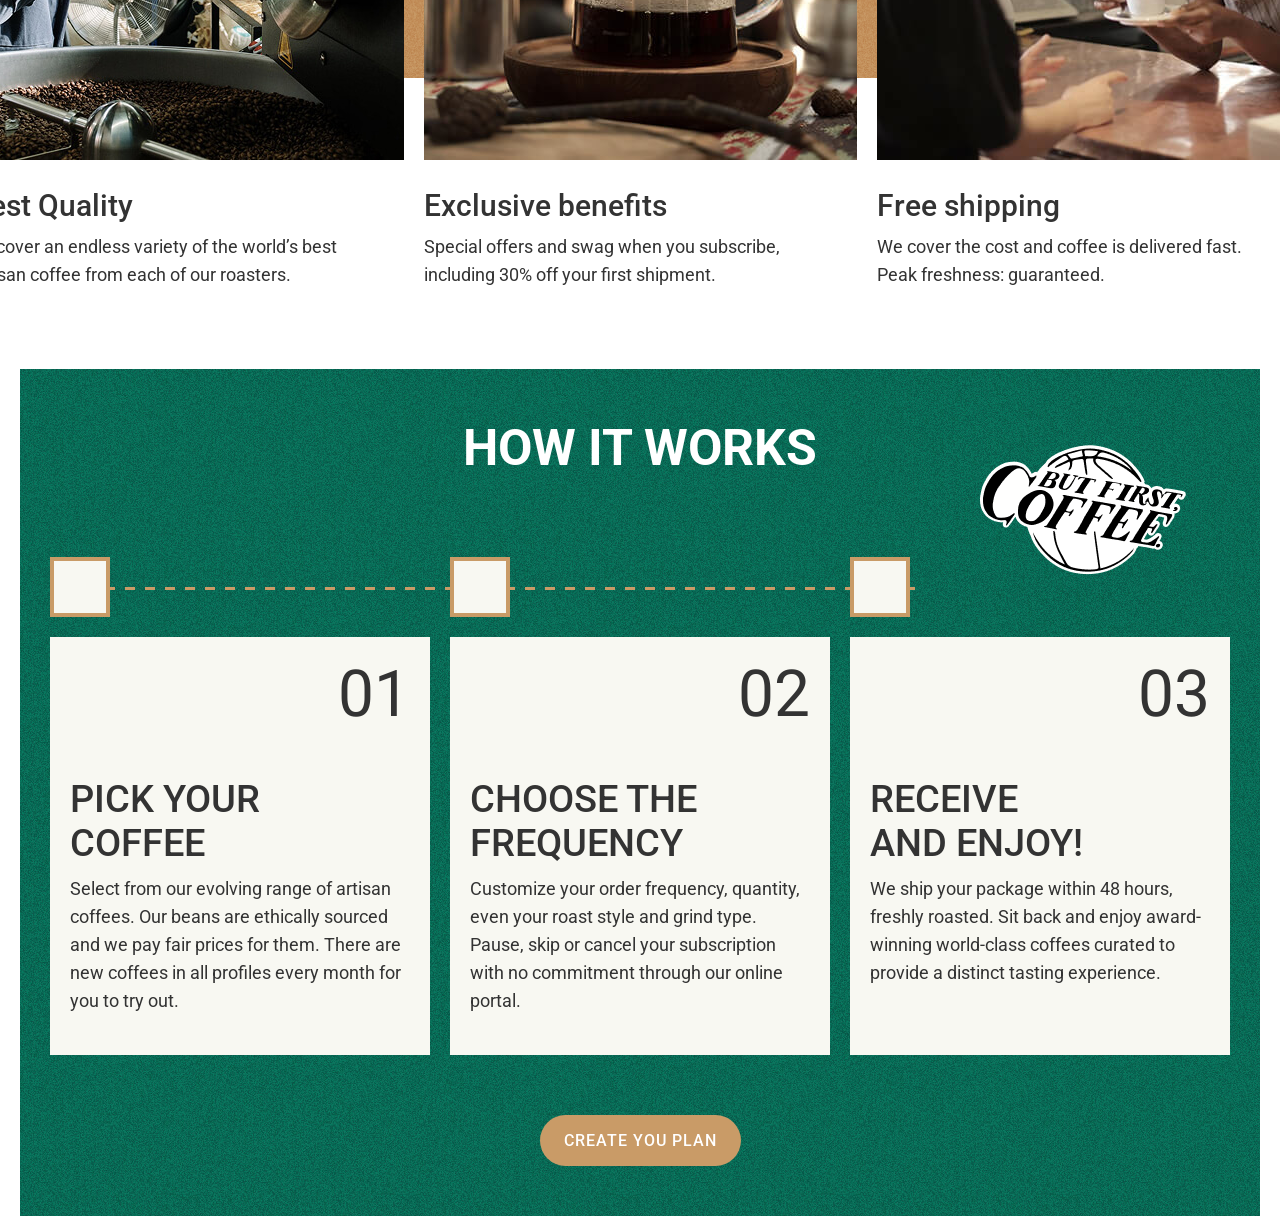
==== commit 90e20858: "Add how it works section" ====
--- a/index.html
+++ b/index.html
@@ -139,7 +139,8 @@
           <div class="why-choose-us-list">
 
             <li class="why-choose-us-item">
-              <img src="images/why-choose-us/why-choose-us-badge.png" alt="#" class="why-choose-us-item-badge" width="140" height="144">
+              <img src="images/why-choose-us/why-choose-us-badge.png" alt="#" class="why-choose-us-item-badge"
+                width="140" height="144">
               <img class="why-choose-us-item-img" src="images/why-choose-us/best-quality.jpg" alt="Best Quality"
                 width="433" height="500"
                 srcset="images/why-choose-us/best-quality.jpg 1x, images/why-choose-us/best-quality@2x.jpg 2x">
@@ -180,6 +181,49 @@
       </div>
     </section>
 
+    <!-- HOW IT WORKS -->
+
+    <section class="how-it-works">
+      <div class="container">
+        <div class="how-it-works-inner">
+          <img class="how-it-works-badge" src="images/how-it-works/coffee-first-sticker.png" alt="" srcset="images/how-it-works/coffee-first-sticker.png 1x, images/how-it-works/coffee-first-sticker@2x.png 2x">
+          <h2 class="how-it-works-heading">How it works</h2>
+          <ol class="how-it-works-list">
+            <li class="how-it-works-item">
+              <div class="how-it-works-item-info">
+                <h3 class="how-it-works-step-title">Pick your coffee</h3>
+                <p class="how-it-works-text">
+                  Select from our evolving range of artisan coffees. Our beans are ethically sourced and we pay fair
+                  prices for them. There are new coffees in all profiles every month for you to try out.
+                </p>
+              </div>
+            </li>
+            <li class="how-it-works-item">
+              <div class="how-it-works-item-info">
+                <h3 class="how-it-works-step-title">Choose the frequency</h3>
+                <p class="how-it-works-text">
+                  Customize your order frequency, quantity, even your roast style and grind type. Pause, skip or cancel
+                  your subscription with no commitment through our online portal.
+                </p>
+              </div>
+            </li>
+            <li class="how-it-works-item">
+              <div class="how-it-works-item-info">
+                <h3 class="how-it-works-step-title">Receive and enjoy!</h3>
+                <p class="how-it-works-text">
+                  We ship your package within 48 hours, freshly roasted. Sit back and enjoy award-winning world-class
+                  coffees curated to provide a distinct tasting experience.
+                </p>
+              </div>
+            </li>
+          </ol>
+          <div class="how-it-works-action">
+            <a class="button button-brown" href="#">Create you plan</a>
+          </div>
+        </div>
+      </div>
+    </section>
+
   </main>
   <script src="js/main.js"></script>
 </body>
--- a/css/styles.css
+++ b/css/styles.css
@@ -442,7 +442,6 @@
 	position: absolute;
 	top: -50px;
 	left: -50px;
-
 }
 .why-choose-us-item-img {
 	display: block;
@@ -466,6 +465,107 @@
 	padding-right: 56px;
 }
 
+/* HOW IT WORKS */
+
+.how-it-works-inner {
+	position: relative;
+	padding: 50px 30px;
+	background-color: var(--accent-color);
+	background-image: url("../images/how-it-works/green-bg.jpg");
+	text-align: center;
+}
+
+.how-it-works-badge {
+	position: absolute;
+	top: 41px;
+	right: 68px;
+}
+.how-it-works-heading {
+	text-transform: uppercase;
+	color: #fff;
+	font-size: 50px;
+	line-height: normal;
+	margin-top: 0;
+	margin-bottom: 80px;
+}
+.how-it-works-list {
+	text-align-last: left;
+	display: flex;
+	list-style: none;
+	margin: 0;
+	padding: 0;
+	margin-left: -20px;
+	counter-reset: how-it-works;
+	margin-bottom: 60px;
+}
+.how-it-works-item {
+	position: relative;
+	display: flex;
+	flex-direction: column;
+	width: calc(100% / 3 - 20px);
+	margin-left: 20px;
+	counter-increment: how-it-works;
+}
+
+.how-it-works-item::before {
+	z-index: 2;
+	content: "";
+	width: 60px;
+	height: 60px;
+	background-color: var(--light-bg);
+	border: 4px solid var(--accent-color-light-brown);
+	margin-bottom: 20px;
+}
+
+.how-it-works-item:not(:last-child)::after {
+	content: "";
+	width: 433px;
+	height: 3px;
+	top: 30px;
+	left: 35px;
+	position: absolute;
+	background-image: url('../images/how-it-works/brown-dashed-stroke.svg');
+	background-repeat: no-repeat;
+
+}
+
+.how-it-works-item-info {
+	display: flex;
+	flex-direction: column;
+	padding: 20px 20px 40px;
+	background-color: var(--light-bg);
+	text-align: left;
+	flex-grow: 1;
+}
+
+.how-it-works-item-info::before {
+	content: "0" counter(how-it-works);
+	align-self: flex-end;
+	font-size: 64px;
+	line-height: normal;
+	margin-bottom: 45px;
+}
+.how-it-works-step-title {
+	width: 231px;
+	margin-top: 0;
+	margin-bottom: 10px;
+	font-size: 38px;
+	font-weight: 500;
+	line-height: normal;
+	text-transform: uppercase;
+}
+
+.how-it-works-text {
+	margin: 0;
+	font-size: 18px;
+	line-height: 28px;
+}
+.how-it-works-action {
+}
+.button {
+}
+.button-brown {
+}
 
 /* RETINA BACKGROUNDS */
 @media only screen and (-webkit-min-device-pixel-ratio: 2),
@@ -485,4 +585,8 @@
 	.why-choose-us-inner {
 		background-image: url("../images/why-choose-us/why-choose-us-bg@2x.jpg");
 	}
-}
+
+	.how-it-works-inner {
+		background-image: url("../images/how-it-works/green-bg@2x.jpg");
+	}
+}
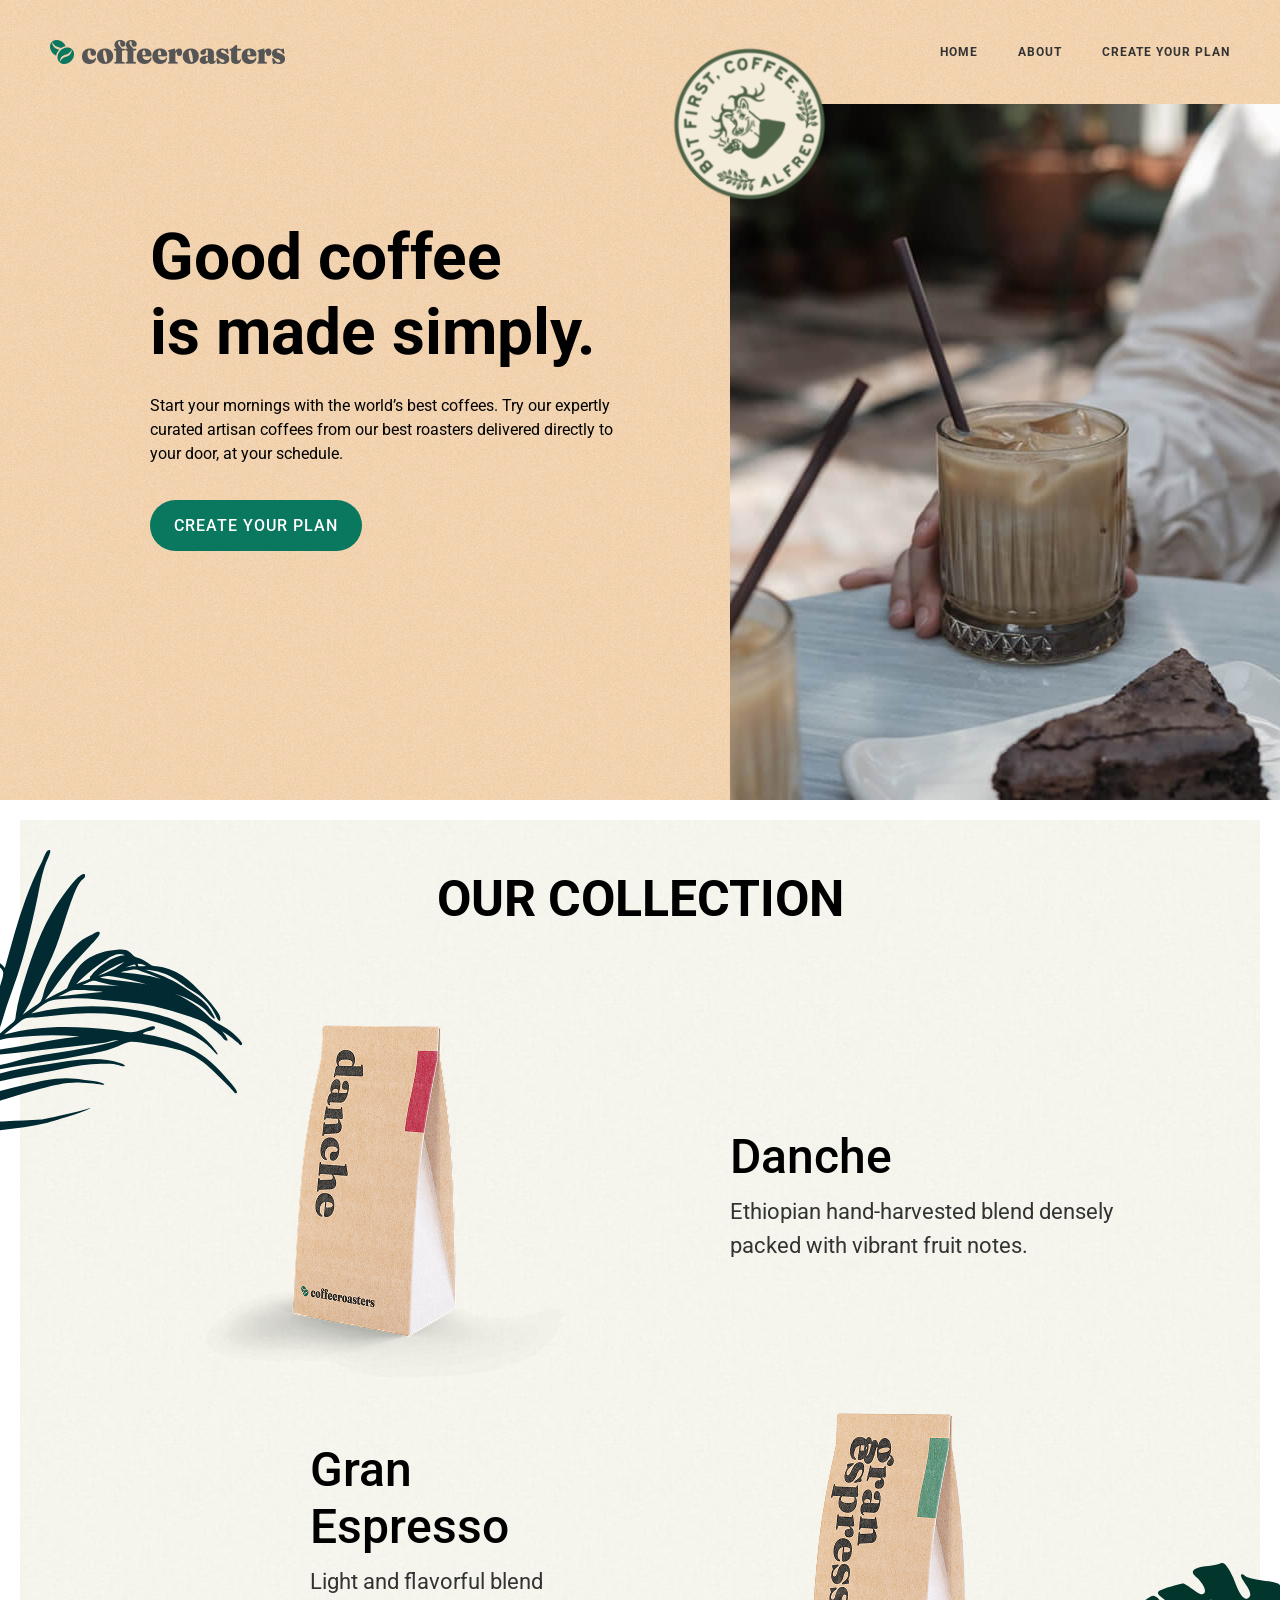
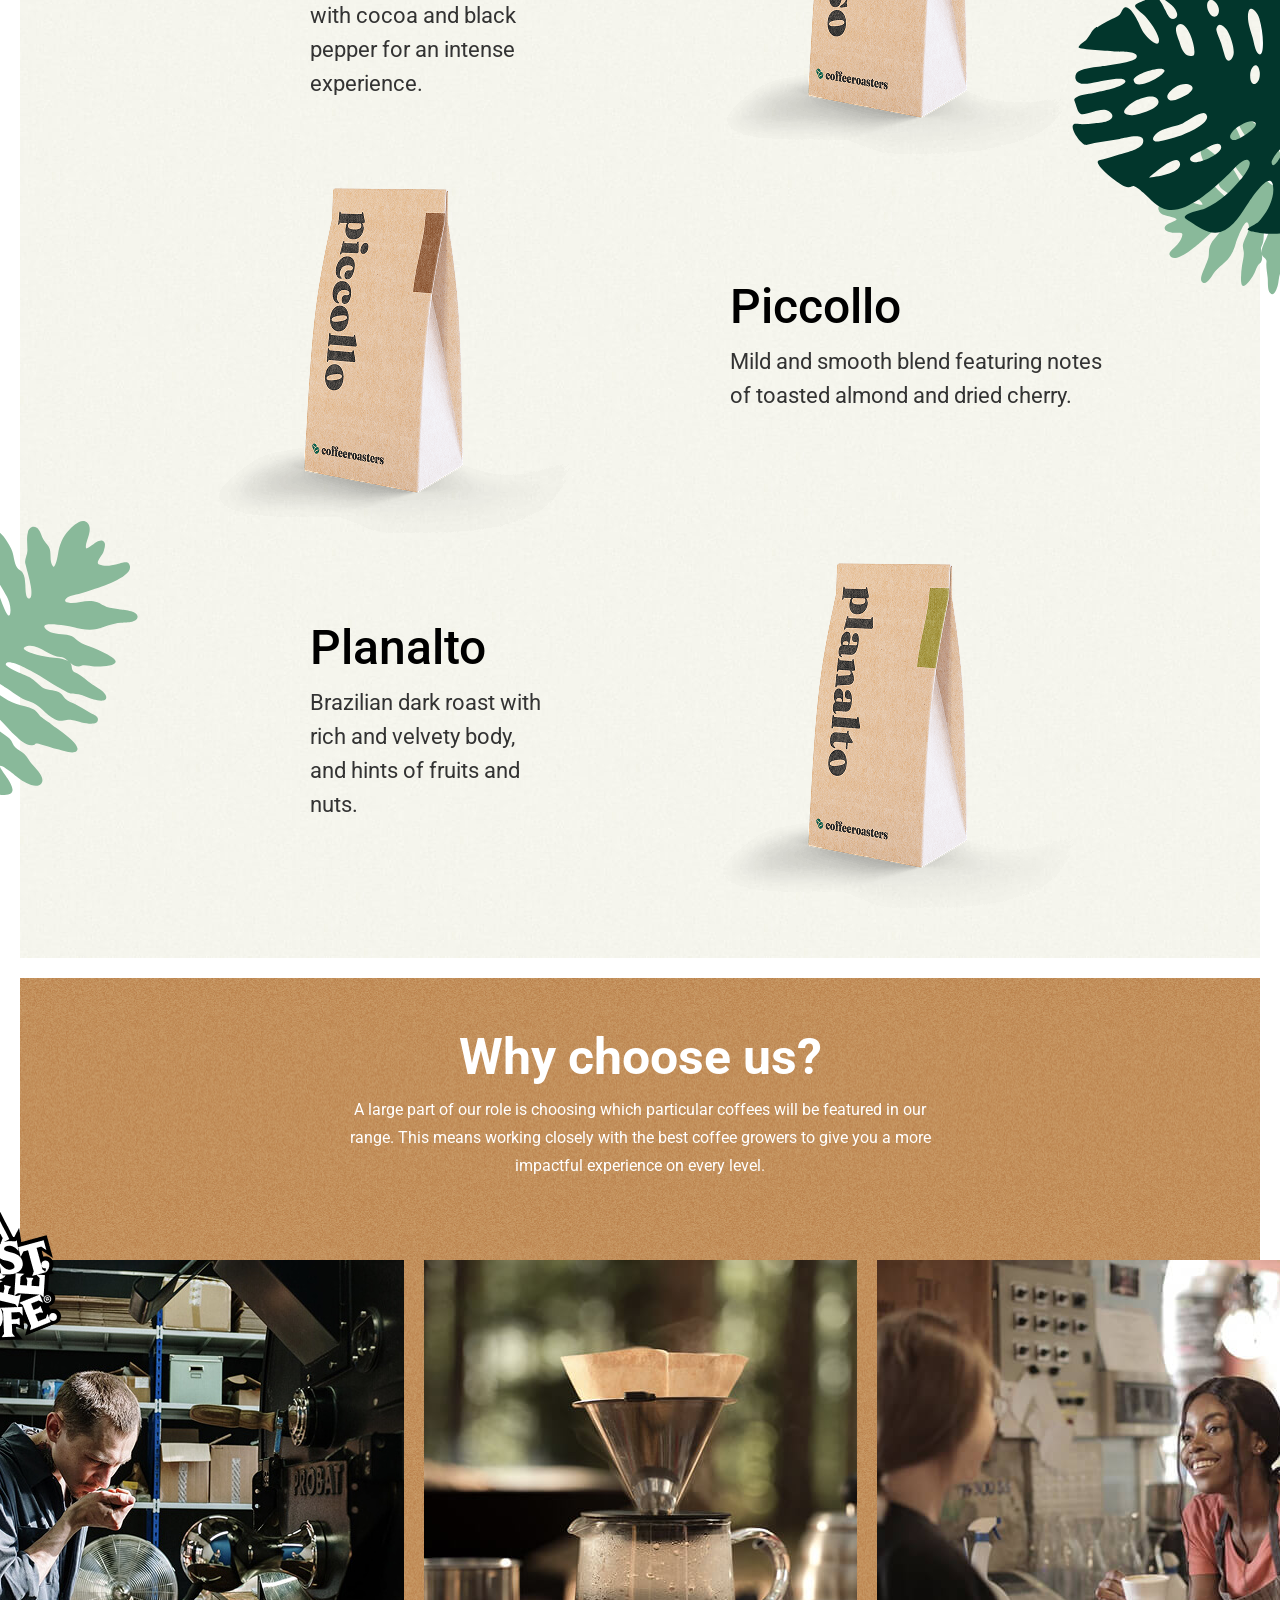
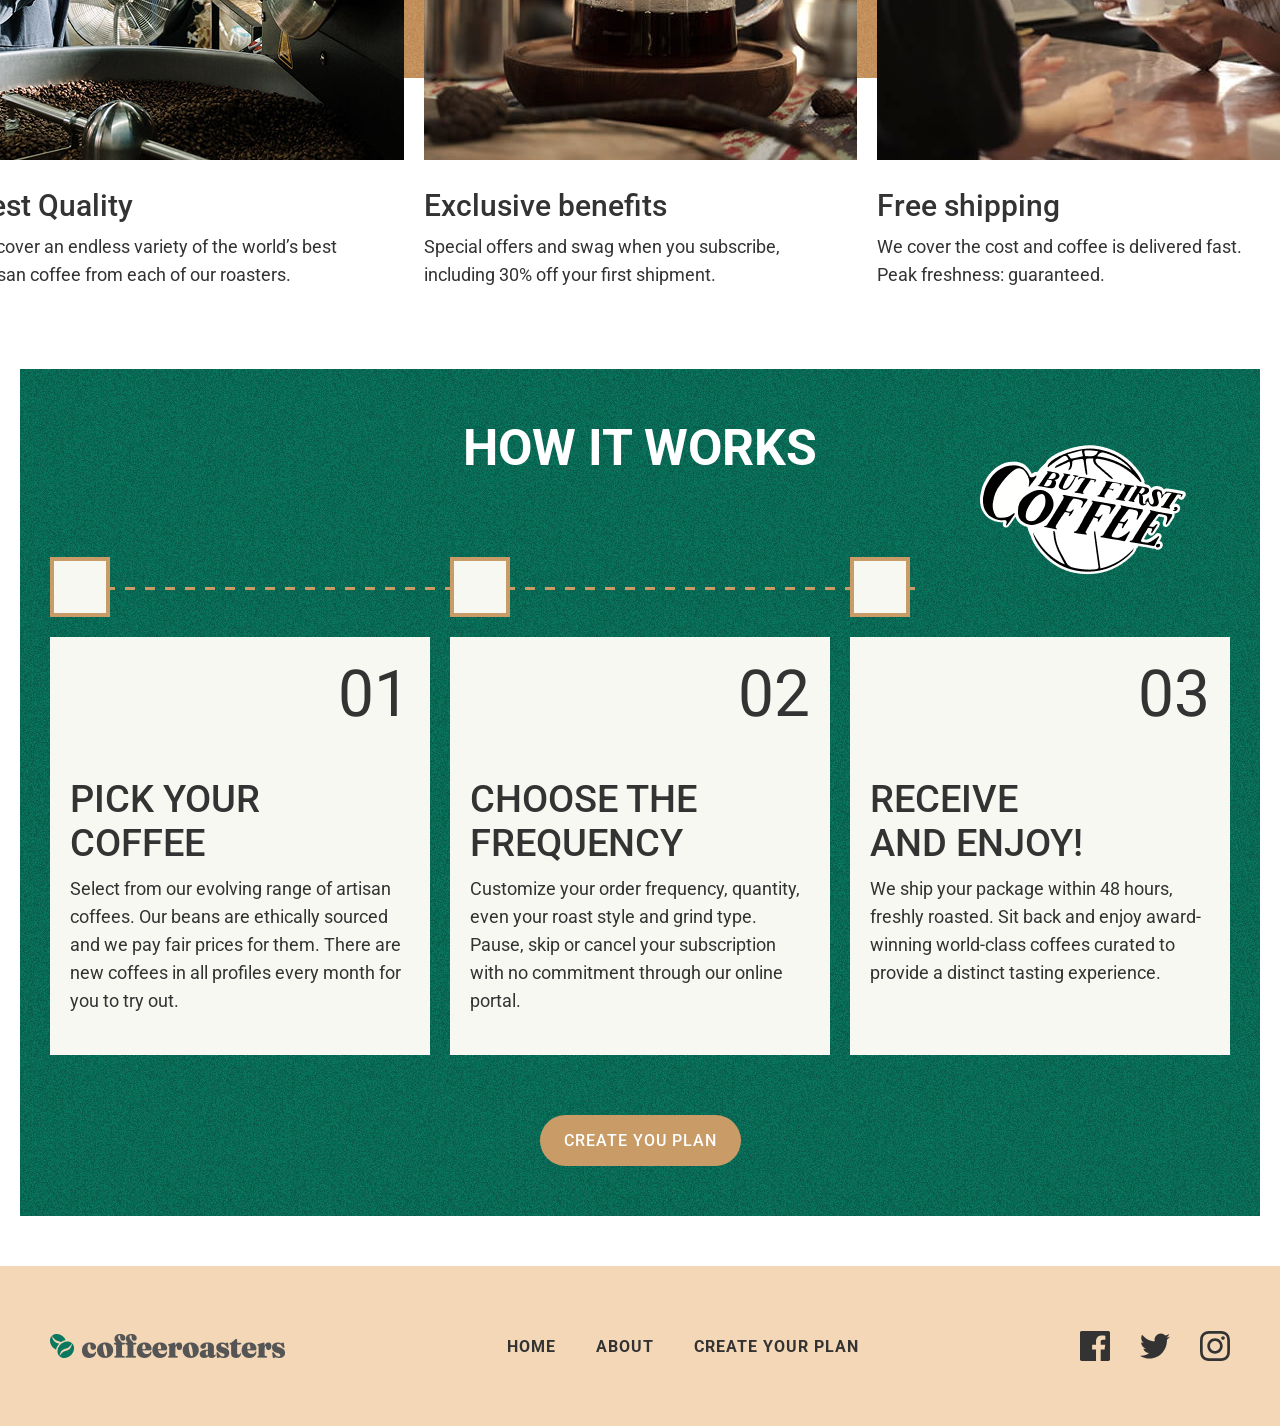
==== commit 76b4943b: "Add site-footer" ====
--- a/index.html
+++ b/index.html
@@ -186,7 +186,8 @@
     <section class="how-it-works">
       <div class="container">
         <div class="how-it-works-inner">
-          <img class="how-it-works-badge" src="images/how-it-works/coffee-first-sticker.png" alt="" srcset="images/how-it-works/coffee-first-sticker.png 1x, images/how-it-works/coffee-first-sticker@2x.png 2x">
+          <img class="how-it-works-badge" src="images/how-it-works/coffee-first-sticker.png" alt=""
+            srcset="images/how-it-works/coffee-first-sticker.png 1x, images/how-it-works/coffee-first-sticker@2x.png 2x">
           <h2 class="how-it-works-heading">How it works</h2>
           <ol class="how-it-works-list">
             <li class="how-it-works-item">
@@ -223,8 +224,38 @@
         </div>
       </div>
     </section>
-
   </main>
+
+  <!-- SITE FOOTER -->
+  <footer class="site-footer">
+    <div class="container site-footer-container">
+      <!-- LOGO -->
+      <a href="index.html" class="site-header-logo-link logo-link">
+        <img class="site-header-logo-img logo-img" src="images/logo.png" alt="CoffeeRoasters logo" width="235" height="24">
+      </a>
+
+      <!-- SITENAV -->
+      <nav class="sitenav">
+        <ul class="sitenav__list">
+          <li class="sitenav__item"><a class="sitenav__link" href="#">Home</a></li>
+          <li class="sitenav__item"><a class="sitenav__link" href="#">About</a></li>
+          <li class="sitenav__item"><a class="sitenav__link" href="#">Create your plan</a></li>
+        </ul>
+      </nav>
+
+      <div class="site-footer-socials">
+        <a href="#" class="site-footer-socials-link">
+          <img class="site-footer-social-img"  src="images/site-footer/icon-facebook.svg" alt="Facebook icon" width="30" height="30">
+        </a>
+        <a href="#" class="site-footer-socials-link">
+          <img class="site-footer-social-img"  src="images/site-footer/icon-twitter.svg" alt="Twittor icon" width="30" height="25">
+        </a>
+        <a href="#" class="site-footer-socials-link">
+          <img class="site-footer-social-img"  src="images/site-footer/icon-instagram.svg" alt="Instagram icon" width="30" height="30">
+        </a>
+      </div>
+    </div>
+  </footer>
   <script src="js/main.js"></script>
 </body>
 
--- a/css/styles.css
+++ b/css/styles.css
@@ -178,6 +178,7 @@
 /* MAIN CONTENT */
 .main-content {
 	flex-grow: 1;
+	margin-bottom: 50px;
 }
 
 /* SITE HEADER HERO WRAPPER */
@@ -233,7 +234,7 @@
 .sitenav__link {
 	display: block;
 	text-decoration: none;
-	font-style: 12px;
+	font-size: 12px;
 	font-weight: bold;
 	text-transform: uppercase;
 	letter-spacing: 1px;
@@ -301,7 +302,7 @@
 	position: absolute;
 	top: -80px;
 	left: -80px;
-	transform: rotate(-20 deg);
+	transform: rotate(-20deg);
 }
 
 .hero-image-index {
@@ -368,16 +369,13 @@
 	flex-shrink: 0;
 }
 
-.index-collection-info {
-}
-
 .index-collection-item:nth-child(even) .index-collection-info {
 	padding-left: 147px;
 }
 
 .index-collection-title {
 	font-size: 48px;
-	font-style: 500px;
+	font-weight: 500;
 	line-height: normal;
 	margin-top: 0;
 	margin-bottom: 10px;
@@ -395,9 +393,6 @@
 }
 
 /* WHY CHOOSE US */
-
-.why-choose-us {
-}
 
 .why-choose-us-inner {
 	padding-top: 50px;
@@ -524,9 +519,8 @@
 	top: 30px;
 	left: 35px;
 	position: absolute;
-	background-image: url('../images/how-it-works/brown-dashed-stroke.svg');
+	background-image: url("../images/how-it-works/brown-dashed-stroke.svg");
 	background-repeat: no-repeat;
-
 }
 
 .how-it-works-item-info {
@@ -560,11 +554,43 @@
 	font-size: 18px;
 	line-height: 28px;
 }
-.how-it-works-action {
-}
-.button {
-}
-.button-brown {
+
+/* SITE FOOTER */
+.site-footer {
+	background-color: var(--light-brown);
+	padding: 65px 0;
+}
+
+.site-footer-container {
+	padding: 0 50px;
+	display: flex;
+	justify-content: space-between;
+	align-items: center;
+}
+
+.site-footer .sitenav__link {
+	font-size: 16px;
+}
+.site-footer-socials {
+	display: flex;
+	gap: 30px;
+
+}
+.site-footer-socials-link {
+	text-decoration: none;
+	display: flex;
+}
+
+.site-footer-socials-link:hover {
+	opacity: 0.8;
+}
+
+.site-footer-socials-link:active {
+	opacity: 0.6;
+}
+.site-footer-social-img {
+	width: 30px;
+	height: 30px;
 }
 
 /* RETINA BACKGROUNDS */
